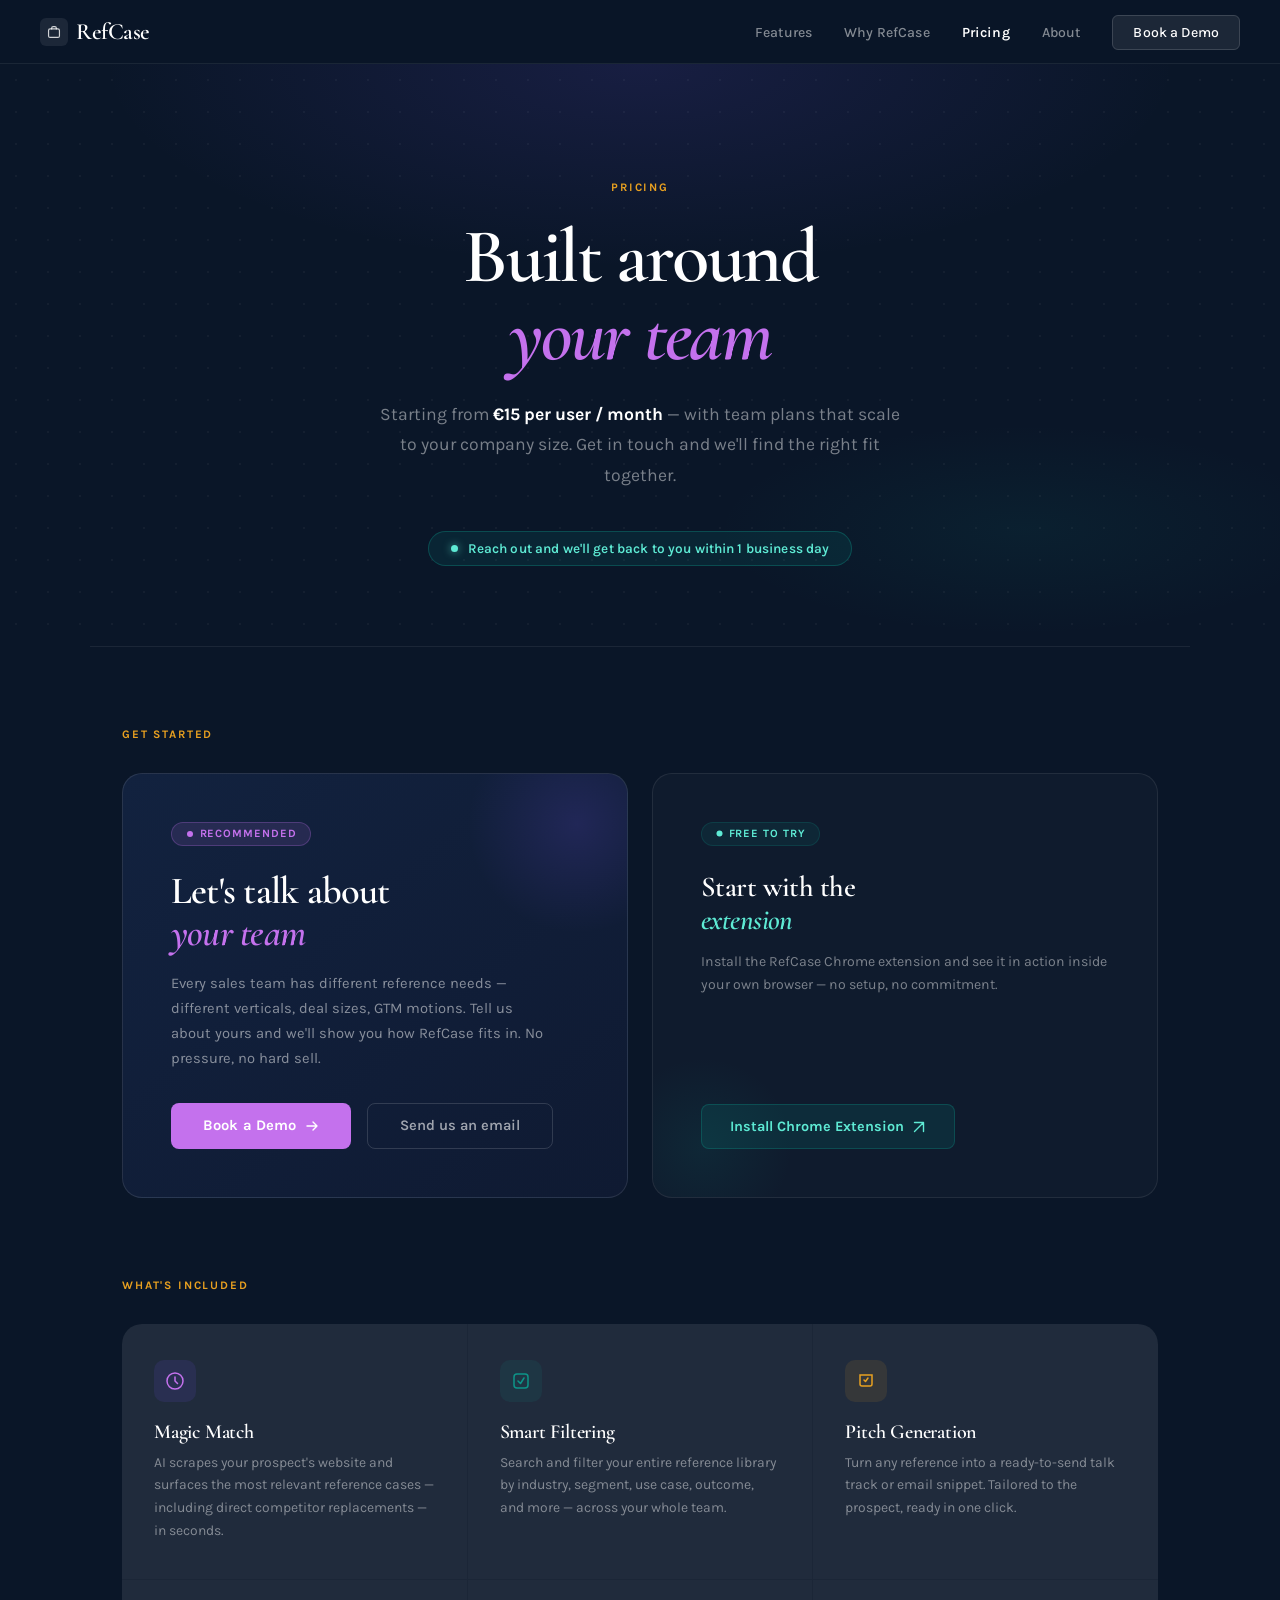
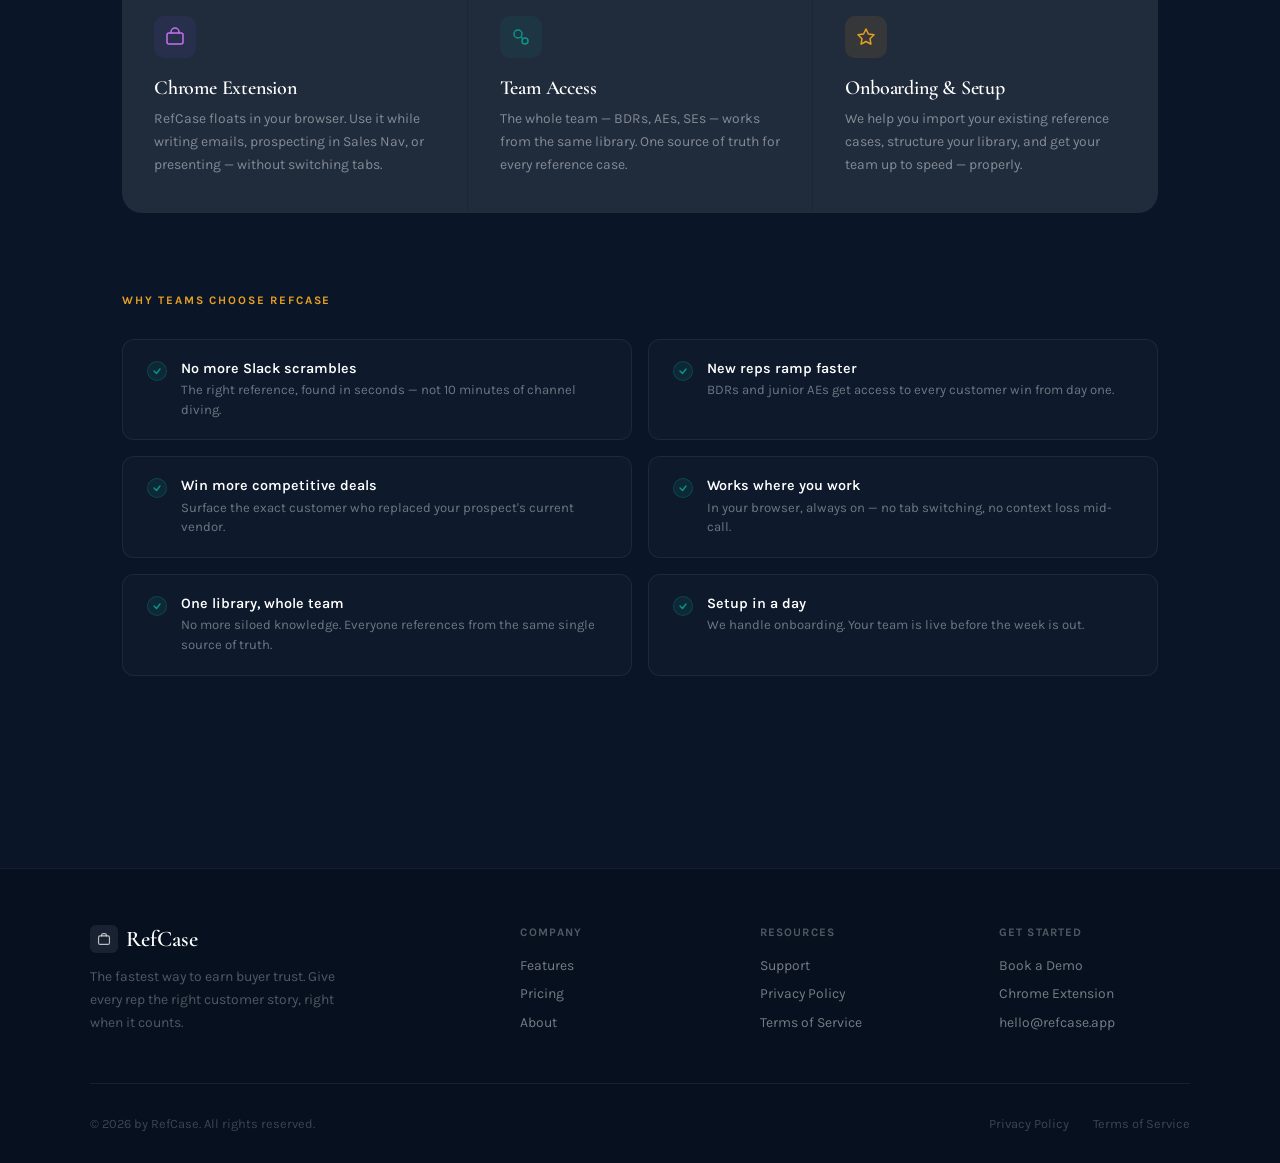
==== pricing.html @ ac7ff8ce "Rename pricing (1).html to pricing.html" ====
<!DOCTYPE html>
<html lang="en">
<head>
  <meta charset="UTF-8" />
  <meta name="viewport" content="width=device-width, initial-scale=1.0" />
  <title>Pricing — RefCase</title>
  <meta name="description" content="RefCase pricing is tailored to your team. Get in touch and we'll find the right setup together." />
  <link rel="icon" href="favicon.ico" />
  <link rel="preconnect" href="https://fonts.googleapis.com" />
  <link rel="preconnect" href="https://fonts.gstatic.com" crossorigin />
  <link href="https://fonts.googleapis.com/css2?family=Cormorant+Garamond:ital,wght@0,300;0,400;0,500;0,600;0,700;1,300;1,400;1,600&family=Karla:wght@300;400;500;600;700&display=swap" rel="stylesheet" />
  <link rel="stylesheet" href="styles.css" />
  <style>
    /* ─── Base ─── */
    *, *::before, *::after { box-sizing: border-box; margin: 0; padding: 0; }
    body {
      background: #0a1628;
      color: rgba(255,255,255,0.7);
      font-family: 'Karla', system-ui, sans-serif;
      -webkit-font-smoothing: antialiased;
      overflow-x: hidden;
    }
    a { color: inherit; text-decoration: none; }
    ul { list-style: none; }

    :root {
      --navy:   #0a1628;
      --navy2:  #0f1e35;
      --amber:  #e8a020;
      --amber2: #f5c55a;
      --teal:   #0d9488;
      --teal2:  #5eead4;
      --violet: #C471ED;
      --violet2:#a855c8;
    }

    @keyframes fadeUp {
      from { opacity: 0; transform: translateY(20px); }
      to   { opacity: 1; transform: translateY(0); }
    }
    @keyframes pulse {
      0%,100% { opacity:1; transform:scale(1); }
      50%      { opacity:0.4; transform:scale(0.7); }
    }

    /* ─── NAV ─── */
    .rc-nav {
      position: sticky; top: 0; z-index: 100;
      display: flex; align-items: center; justify-content: space-between;
      padding: 0 2.5rem; height: 64px;
      background: rgba(10,22,40,0.92);
      backdrop-filter: blur(14px);
      border-bottom: 1px solid rgba(255,255,255,0.07);
      transition: box-shadow 0.3s;
    }
    .rc-logo {
      display: flex; align-items: center; gap: 10px;
      font-family: 'Cormorant Garamond', serif;
      font-size: 1.45rem; font-weight: 600;
      color: white; letter-spacing: -0.02em;
    }
    .rc-logo img { height: 30px; width: auto; display: block; }
    .rc-nav-links {
      display: flex; align-items: center; gap: 2rem;
    }
    .rc-nav-links a {
      color: rgba(255,255,255,0.5);
      font-size: 0.88rem; font-weight: 500;
      transition: color 0.2s;
    }
    .rc-nav-links a:hover { color: white; }
    .rc-nav-cta {
      background: rgba(255,255,255,0.08) !important;
      color: white !important;
      padding: 0.5rem 1.25rem;
      border-radius: 6px;
      border: 1px solid rgba(255,255,255,0.14);
      transition: background 0.2s !important;
    }
    .rc-nav-cta:hover { background: rgba(255,255,255,0.16) !important; }

    /* ─── HERO ─── */
    .pr-hero {
      position: relative;
      padding: 7rem 2rem 5rem;
      text-align: center;
      overflow: hidden;
    }
    .pr-hero-glow {
      position: absolute; inset: 0; pointer-events: none;
      background:
        radial-gradient(ellipse 60% 50% at 50% 0%, rgba(107,79,224,0.14) 0%, transparent 70%),
        radial-gradient(ellipse 40% 30% at 80% 80%, rgba(13,148,136,0.08) 0%, transparent 60%);
    }
    .pr-hero-dots {
      position: absolute; inset: 0; pointer-events: none;
      background-image: radial-gradient(circle, rgba(255,255,255,0.04) 1px, transparent 1px);
      background-size: 32px 32px;
    }
    .pr-eyebrow {
      display: inline-block;
      font-size: 0.72rem; font-weight: 700;
      letter-spacing: 0.16em; text-transform: uppercase;
      color: var(--amber);
      margin-bottom: 1.5rem;
      position: relative;
    }
    .pr-hero h1 {
      font-family: 'Cormorant Garamond', serif;
      font-size: clamp(3.2rem, 6vw, 6rem);
      font-weight: 600; letter-spacing: -0.03em; line-height: 1.02;
      color: white;
      margin-bottom: 1.5rem;
      position: relative;
      animation: fadeUp 0.7s ease both;
    }
    .pr-hero h1 em { font-style: italic; color: var(--violet); }
    .pr-hero-sub {
      font-size: 1.1rem; line-height: 1.75;
      color: rgba(255,255,255,0.45);
      max-width: 520px; margin: 0 auto 2.5rem;
      position: relative;
      animation: fadeUp 0.7s 0.1s ease both;
    }
    .pr-hero-badge {
      display: inline-flex; align-items: center; gap: 10px;
      background: rgba(13,148,136,0.12);
      border: 1px solid rgba(13,148,136,0.35);
      border-radius: 100px;
      padding: 0.55rem 1.35rem;
      font-size: 0.85rem; font-weight: 600; color: #5eead4;
      position: relative;
      animation: fadeUp 0.7s 0.2s ease both;
      letter-spacing: 0.01em;
    }
    .pr-hero-badge-dot {
      width: 7px; height: 7px; border-radius: 50%;
      background: var(--teal2);
      box-shadow: 0 0 8px rgba(94,234,212,0.7);
      animation: pulse 2.5s ease-in-out infinite;
      flex-shrink: 0;
    }

    /* ─── DIVIDER ─── */
    .pr-divider {
      width: 100%; height: 1px;
      background: rgba(255,255,255,0.07);
      max-width: 1100px; margin: 0 auto;
    }

    /* ─── BODY WRAP ─── */
    .pr-body { max-width: 1100px; margin: 0 auto; padding: 5rem 2rem 7rem; }

    /* ─── WHAT YOU GET ─── */
    .pr-section-label {
      display: block;
      font-size: 0.72rem; font-weight: 700;
      letter-spacing: 0.16em; text-transform: uppercase;
      color: var(--amber);
      margin-bottom: 2rem;
    }

    .pr-includes-grid {
      display: grid;
      grid-template-columns: 1fr 1fr 1fr;
      gap: 1px;
      background: rgba(255,255,255,0.07);
      border-radius: 20px;
      overflow: hidden;
      margin-bottom: 5rem;
    }
    .pr-include-card {
      background: rgba(255,255,255,0.025);
      padding: 2.25rem 2rem;
      transition: background 0.2s;
      opacity: 0; transform: translateY(16px);
      transition: opacity 0.5s ease, transform 0.5s ease, background 0.2s;
    }
    .pr-include-card.visible { opacity: 1; transform: none; }
    .pr-include-card:hover { background: rgba(255,255,255,0.05); }
    .pr-include-card:first-child { border-radius: 20px 0 0 0; }
    .pr-include-card:nth-child(3) { border-radius: 0 20px 0 0; }
    .pr-include-card:nth-child(4) { border-radius: 0 0 0 20px; }
    .pr-include-card:last-child { border-radius: 0 0 20px 0; }

    .pr-include-icon {
      width: 42px; height: 42px; border-radius: 10px;
      display: flex; align-items: center; justify-content: center;
      margin-bottom: 1.1rem;
    }
    .pr-include-card h3 {
      font-family: 'Cormorant Garamond', serif;
      font-size: 1.25rem; font-weight: 600;
      color: white; letter-spacing: -0.01em;
      margin-bottom: 0.5rem;
    }
    .pr-include-card p {
      font-size: 0.87rem; color: rgba(255,255,255,0.45); line-height: 1.65;
    }

    /* ─── CTA BLOCK ─── */
    .pr-cta-wrap {
      display: grid;
      grid-template-columns: 1fr 1fr;
      gap: 1.5rem;
      margin-bottom: 5rem;
    }

    /* Main CTA */
    .pr-cta-main {
      background: linear-gradient(140deg, #12223f 0%, #0f1a32 100%);
      border: 1px solid rgba(255,255,255,0.1);
      border-radius: 20px;
      padding: 3rem;
      position: relative;
      overflow: hidden;
      opacity: 0; transform: translateY(16px);
      transition: opacity 0.5s ease, transform 0.5s ease;
    }
    .pr-cta-main.visible { opacity: 1; transform: none; }
    .pr-cta-main::before {
      content: '';
      position: absolute; top: -60px; right: -60px;
      width: 220px; height: 220px;
      background: radial-gradient(circle, rgba(107,79,224,0.18) 0%, transparent 70%);
      pointer-events: none;
    }
    .pr-cta-main-tag {
      display: inline-flex; align-items: center; gap: 6px;
      background: rgba(196,113,237,0.12);
      border: 1px solid rgba(196,113,237,0.25);
      border-radius: 100px;
      padding: 0.3rem 0.85rem;
      font-size: 0.7rem; font-weight: 700;
      letter-spacing: 0.08em; text-transform: uppercase;
      color: var(--violet);
      margin-bottom: 1.5rem;
    }
    .pr-cta-main h2 {
      font-family: 'Cormorant Garamond', serif;
      font-size: 2.4rem; font-weight: 600;
      color: white; letter-spacing: -0.02em; line-height: 1.1;
      margin-bottom: 1rem;
    }
    .pr-cta-main h2 em { font-style: italic; color: var(--violet); }
    .pr-cta-main p {
      font-size: 0.92rem; color: rgba(255,255,255,0.5);
      line-height: 1.7; margin-bottom: 2rem; max-width: 380px;
    }
    .pr-btn-primary {
      display: inline-flex; align-items: center; gap: 0.5rem;
      background: var(--violet); color: white;
      padding: 0.85rem 2rem; border-radius: 8px;
      font-family: 'Karla', sans-serif;
      font-size: 0.92rem; font-weight: 700;
      letter-spacing: 0.01em;
      transition: background 0.2s, transform 0.15s, box-shadow 0.2s;
    }
    .pr-btn-primary:hover {
      background: #b060d8;
      transform: translateY(-2px);
      box-shadow: 0 8px 24px rgba(196,113,237,0.35);
    }
    .pr-btn-secondary {
      display: inline-flex; align-items: center; gap: 0.5rem;
      background: transparent; color: rgba(255,255,255,0.6);
      padding: 0.85rem 2rem; border-radius: 8px;
      font-family: 'Karla', sans-serif;
      font-size: 0.92rem; font-weight: 600;
      border: 1.5px solid rgba(255,255,255,0.14);
      transition: border-color 0.2s, color 0.2s;
    }
    .pr-btn-secondary:hover { border-color: rgba(255,255,255,0.4); color: white; }

    /* Chrome extension card */
    .pr-cta-ext {
      background: rgba(255,255,255,0.025);
      border: 1px solid rgba(255,255,255,0.08);
      border-radius: 20px;
      padding: 3rem;
      display: flex; flex-direction: column; justify-content: space-between;
      position: relative; overflow: hidden;
      opacity: 0; transform: translateY(16px);
      transition: opacity 0.5s 0.1s ease, transform 0.5s 0.1s ease;
    }
    .pr-cta-ext.visible { opacity: 1; transform: none; }
    .pr-cta-ext::before {
      content: '';
      position: absolute; bottom: -40px; left: -40px;
      width: 180px; height: 180px;
      background: radial-gradient(circle, rgba(13,148,136,0.1) 0%, transparent 70%);
      pointer-events: none;
    }
    .pr-cta-ext-tag {
      display: inline-flex; align-items: center; gap: 6px;
      background: rgba(13,148,136,0.1);
      border: 1px solid rgba(13,148,136,0.2);
      border-radius: 100px;
      padding: 0.3rem 0.85rem;
      font-size: 0.7rem; font-weight: 700;
      letter-spacing: 0.08em; text-transform: uppercase;
      color: var(--teal2);
      margin-bottom: 1.5rem;
      width: fit-content;
    }
    .pr-cta-ext h3 {
      font-family: 'Cormorant Garamond', serif;
      font-size: 1.8rem; font-weight: 600;
      color: white; letter-spacing: -0.02em; line-height: 1.15;
      margin-bottom: 0.85rem;
    }
    .pr-cta-ext h3 em { font-style: italic; color: var(--teal2); }
    .pr-cta-ext p {
      font-size: 0.88rem; color: rgba(255,255,255,0.45);
      line-height: 1.65; margin-bottom: 2rem;
    }
    .pr-btn-teal {
      display: inline-flex; align-items: center; gap: 0.5rem;
      background: rgba(13,148,136,0.15);
      border: 1px solid rgba(13,148,136,0.3);
      color: var(--teal2);
      padding: 0.8rem 1.75rem; border-radius: 8px;
      font-family: 'Karla', sans-serif;
      font-size: 0.9rem; font-weight: 700;
      transition: background 0.2s, border-color 0.2s, transform 0.15s;
      width: fit-content;
    }
    .pr-btn-teal:hover {
      background: rgba(13,148,136,0.25);
      border-color: rgba(13,148,136,0.5);
      transform: translateY(-2px);
    }

    /* ─── WHAT'S INCLUDED LIST ─── */
    .pr-included-row {
      display: grid;
      grid-template-columns: 1fr 1fr;
      gap: 1rem;
      margin-bottom: 5rem;
    }
    .pr-included-item {
      display: flex; align-items: flex-start; gap: 0.85rem;
      padding: 1.25rem 1.5rem;
      background: rgba(255,255,255,0.02);
      border: 1px solid rgba(255,255,255,0.06);
      border-radius: 12px;
      transition: border-color 0.2s;
      opacity: 0; transform: translateY(12px);
      transition: opacity 0.45s ease, transform 0.45s ease, border-color 0.2s;
    }
    .pr-included-item.visible { opacity: 1; transform: none; }
    .pr-included-item:hover { border-color: rgba(255,255,255,0.12); }
    .pr-check {
      width: 20px; height: 20px; border-radius: 50%;
      background: rgba(13,148,136,0.12);
      border: 1px solid rgba(13,148,136,0.25);
      display: flex; align-items: center; justify-content: center;
      flex-shrink: 0; margin-top: 1px;
    }
    .pr-included-item-text h4 {
      font-size: 0.9rem; font-weight: 600; color: white; margin-bottom: 0.2rem;
    }
    .pr-included-item-text p {
      font-size: 0.82rem; color: rgba(255,255,255,0.4); line-height: 1.5;
    }

    /* ─── BOTTOM QUOTE ─── */
    .pr-quote {
      text-align: center;
      padding: 4rem 2rem;
      border-top: 1px solid rgba(255,255,255,0.06);
      opacity: 0; transform: translateY(16px);
      transition: opacity 0.6s ease, transform 0.6s ease;
    }
    .pr-quote.visible { opacity: 1; transform: none; }
    .pr-quote-mark {
      font-family: 'Cormorant Garamond', serif;
      font-size: 5rem; line-height: 0.4;
      color: var(--violet); opacity: 0.3;
      display: block; margin-bottom: 1.5rem;
    }
    .pr-quote blockquote {
      font-family: 'Cormorant Garamond', serif;
      font-size: clamp(1.6rem, 3vw, 2.4rem);
      font-weight: 500; font-style: italic;
      color: rgba(255,255,255,0.7);
      max-width: 680px; margin: 0 auto 1.5rem;
      line-height: 1.4; letter-spacing: -0.01em;
    }
    .pr-quote-attr {
      font-size: 0.82rem; color: rgba(255,255,255,0.3);
    }

    /* ─── FOOTER ─── */
    .rc-footer {
      background: #06101f;
      padding: 3.5rem 2.5rem 2rem;
      border-top: 1px solid rgba(255,255,255,0.06);
    }
    .rc-footer-top {
      display: grid; grid-template-columns: 2fr 1fr 1fr 1fr;
      gap: 3rem; padding-bottom: 3rem;
      border-bottom: 1px solid rgba(255,255,255,0.07);
      margin-bottom: 2rem; max-width: 1100px; margin-left: auto; margin-right: auto;
    }
    .rc-footer-brand p {
      font-size: 0.87rem; color: rgba(255,255,255,0.3);
      line-height: 1.65; margin-top: 0.85rem; max-width: 260px;
    }
    .rc-footer-logo {
      font-family: 'Cormorant Garamond', serif;
      font-size: 1.4rem; font-weight: 600; color: white;
      display: flex; align-items: center; gap: 8px;
    }
    .rc-footer-logo img { height: 26px; width: auto; }
    .rc-footer-logo-icon {
      width: 28px; height: 28px; background: rgba(255,255,255,0.08);
      border-radius: 6px; display: flex; align-items: center; justify-content: center;
    }
    .rc-footer-col h4 {
      font-size: 0.72rem; font-weight: 700;
      letter-spacing: 0.1em; text-transform: uppercase;
      color: rgba(255,255,255,0.3); margin-bottom: 1rem;
    }
    .rc-footer-col ul { display: flex; flex-direction: column; gap: 0.6rem; }
    .rc-footer-col a { font-size: 0.87rem; color: rgba(255,255,255,0.45); transition: color 0.2s; }
    .rc-footer-col a:hover { color: rgba(255,255,255,0.85); }
    .rc-footer-bottom {
      display: flex; align-items: center; justify-content: space-between;
      max-width: 1100px; margin: 0 auto;
    }
    .rc-footer-copy { font-size: 0.8rem; color: rgba(255,255,255,0.22); }
    .rc-footer-legal { display: flex; gap: 1.5rem; }
    .rc-footer-legal a { font-size: 0.8rem; color: rgba(255,255,255,0.22); transition: color 0.2s; }
    .rc-footer-legal a:hover { color: rgba(255,255,255,0.5); }

    /* ─── RESPONSIVE ─── */
    @media (max-width: 900px) {
      .pr-includes-grid { grid-template-columns: 1fr 1fr; }
      .pr-include-card:nth-child(3) { border-radius: 0; }
      .pr-cta-wrap { grid-template-columns: 1fr; }
      .pr-included-row { grid-template-columns: 1fr; }
      .rc-footer-top { grid-template-columns: 1fr 1fr; gap: 2rem; }
      .rc-footer-bottom { flex-direction: column; gap: 0.75rem; text-align: center; }
    }
    @media (max-width: 600px) {
      .pr-includes-grid { grid-template-columns: 1fr; }
      .pr-include-card:nth-child(n) { border-radius: 0; }
      .pr-include-card:first-child { border-radius: 20px 20px 0 0; }
      .pr-include-card:last-child  { border-radius: 0 0 20px 20px; }
      .rc-nav-links li:not(:last-child) { display: none; }
      .rc-footer-top { grid-template-columns: 1fr; }
    }
  </style>
</head>
<body>

  <!-- NAV -->
  <nav class="rc-nav" id="nav">
    <a href="https://refcase.io/" class="rc-logo">
      <img src="https://refcase.io/refcase_logo.png" alt="RefCase"
           onerror="this.style.display='none';this.nextElementSibling.style.display='flex'"/>
      <span style="display:none;align-items:center;gap:8px;font-family:'Cormorant Garamond',serif;font-size:1.45rem;font-weight:600;color:white">
        <span class="rc-footer-logo-icon">
          <svg width="14" height="14" viewBox="0 0 18 18" fill="none">
            <rect x="2" y="5" width="14" height="11" rx="2" stroke="white" stroke-width="1.5" fill="none" stroke-opacity="0.8"/>
            <path d="M6 5V4C6 2.9 6.9 2 8 2H10C11.1 2 12 2.9 12 4V5" stroke="white" stroke-width="1.5" fill="none" stroke-linecap="round" stroke-opacity="0.8"/>
          </svg>
        </span>
        RefCase
      </span>
    </a>
    <ul class="rc-nav-links">
      <li><a href="https://refcase.io/#how-it-works">Features</a></li>
      <li><a href="https://refcase.io/#problems">Why RefCase</a></li>
      <li><a href="https://refcase.io/pricing.html" style="color:white;font-weight:600">Pricing</a></li>
      <li><a href="https://refcase.io/about.html">About</a></li>
      <li><a href="https://www.refcase.io/contact-8" class="rc-nav-cta">Book a Demo</a></li>
    </ul>
  </nav>

  <!-- HERO -->
  <section class="pr-hero">
    <div class="pr-hero-glow"></div>
    <div class="pr-hero-dots"></div>
    <span class="pr-eyebrow">Pricing</span>
    <h1>Built around<br><em>your team</em></h1>
    <p class="pr-hero-sub">Starting from <strong style="color:white;font-weight:700">€15 per user / month</strong> — with team plans that scale to your company size. Get in touch and we'll find the right fit together.</p>
    <div class="pr-hero-badge">
      <div class="pr-hero-badge-dot"></div>
      Reach out and we'll get back to you within 1 business day
    </div>
  </section>

  <div class="pr-divider"></div>

  <div class="pr-body">

    <!-- CTA CARDS -->
    <span class="pr-section-label">Get started</span>
    <div class="pr-cta-wrap">

      <!-- Main: book a demo -->
      <div class="pr-cta-main" id="cta-main">
        <div class="pr-cta-main-tag">
          <svg width="8" height="8" viewBox="0 0 8 8" fill="none">
            <circle cx="4" cy="4" r="3" fill="#C471ED"/>
          </svg>
          Recommended
        </div>
        <h2>Let's talk about<br><em>your team</em></h2>
        <p>Every sales team has different reference needs — different verticals, deal sizes, GTM motions. Tell us about yours and we'll show you how RefCase fits in. No pressure, no hard sell.</p>
        <div style="display:flex;gap:1rem;flex-wrap:wrap">
          <a href="https://www.refcase.io/contact-8" class="pr-btn-primary">
            Book a Demo
            <svg width="14" height="14" viewBox="0 0 14 14" fill="none">
              <path d="M2 7h10M8 3l4 4-4 4" stroke="white" stroke-width="1.4" stroke-linecap="round" stroke-linejoin="round"/>
            </svg>
          </a>
          <a href="mailto:hello@refcase.app" class="pr-btn-secondary">Send us an email</a>
        </div>
      </div>

      <!-- Secondary: chrome extension -->
      <div class="pr-cta-ext" id="cta-ext">
        <div>
          <div class="pr-cta-ext-tag">
            <svg width="7" height="7" viewBox="0 0 7 7" fill="none">
              <circle cx="3.5" cy="3.5" r="3" fill="#5eead4"/>
            </svg>
            Free to try
          </div>
          <h3>Start with the<br><em>extension</em></h3>
          <p>Install the RefCase Chrome extension and see it in action inside your own browser — no setup, no commitment.</p>
        </div>
        <a href="https://chromewebstore.google.com/detail/refcase/ggefjeapiijanpcfjkcicklagkjidnmf" class="pr-btn-teal" target="_blank">
          Install Chrome Extension
          <svg width="14" height="14" viewBox="0 0 14 14" fill="none">
            <path d="M2.5 11.5l9-9M11.5 11.5V2.5H2.5" stroke="currentColor" stroke-width="1.4" stroke-linecap="round" stroke-linejoin="round"/>
          </svg>
        </a>
      </div>

    </div>

    <!-- WHAT'S INCLUDED -->
    <span class="pr-section-label">What's included</span>
    <div class="pr-includes-grid">

      <div class="pr-include-card">
        <div class="pr-include-icon" style="background:rgba(107,79,224,0.12)">
          <svg width="20" height="20" viewBox="0 0 20 20" fill="none">
            <circle cx="10" cy="10" r="8" stroke="#C471ED" stroke-width="1.5" fill="none"/>
            <path d="M10 6v4l2.5 2.5" stroke="#C471ED" stroke-width="1.5" stroke-linecap="round"/>
          </svg>
        </div>
        <h3>Magic Match</h3>
        <p>AI scrapes your prospect's website and surfaces the most relevant reference cases — including direct competitor replacements — in seconds.</p>
      </div>

      <div class="pr-include-card">
        <div class="pr-include-icon" style="background:rgba(13,148,136,0.1)">
          <svg width="20" height="20" viewBox="0 0 20 20" fill="none">
            <rect x="3" y="3" width="14" height="14" rx="3" stroke="#0d9488" stroke-width="1.5" fill="none"/>
            <path d="M7 10l2.5 2.5L13 7" stroke="#0d9488" stroke-width="1.5" stroke-linecap="round" stroke-linejoin="round"/>
          </svg>
        </div>
        <h3>Smart Filtering</h3>
        <p>Search and filter your entire reference library by industry, segment, use case, outcome, and more — across your whole team.</p>
      </div>

      <div class="pr-include-card">
        <div class="pr-include-icon" style="background:rgba(232,160,32,0.1)">
          <svg width="20" height="20" viewBox="0 0 20 20" fill="none">
            <path d="M4 4h12v9a2 2 0 0 1-2 2H6a2 2 0 0 1-2-2V4z" stroke="#e8a020" stroke-width="1.5" fill="none"/>
            <path d="M8 9l1.5 1.5L12 7" stroke="#e8a020" stroke-width="1.5" stroke-linecap="round" stroke-linejoin="round"/>
          </svg>
        </div>
        <h3>Pitch Generation</h3>
        <p>Turn any reference into a ready-to-send talk track or email snippet. Tailored to the prospect, ready in one click.</p>
      </div>

      <div class="pr-include-card">
        <div class="pr-include-icon" style="background:rgba(107,79,224,0.1)">
          <svg width="20" height="20" viewBox="0 0 20 20" fill="none">
            <rect x="2" y="6" width="16" height="11" rx="2" stroke="#C471ED" stroke-width="1.5" fill="none"/>
            <path d="M6 6V5a4 4 0 0 1 8 0v1" stroke="#C471ED" stroke-width="1.5" stroke-linecap="round" fill="none"/>
          </svg>
        </div>
        <h3>Chrome Extension</h3>
        <p>RefCase floats in your browser. Use it while writing emails, prospecting in Sales Nav, or presenting — without switching tabs.</p>
      </div>

      <div class="pr-include-card">
        <div class="pr-include-icon" style="background:rgba(13,148,136,0.1)">
          <svg width="20" height="20" viewBox="0 0 20 20" fill="none">
            <circle cx="7" cy="7" r="4" stroke="#0d9488" stroke-width="1.5" fill="none"/>
            <circle cx="14" cy="14" r="3" stroke="#0d9488" stroke-width="1.5" fill="none"/>
            <path d="M10.5 10.5l1 1" stroke="#0d9488" stroke-width="1.5" stroke-linecap="round"/>
          </svg>
        </div>
        <h3>Team Access</h3>
        <p>The whole team — BDRs, AEs, SEs — works from the same library. One source of truth for every reference case.</p>
      </div>

      <div class="pr-include-card">
        <div class="pr-include-icon" style="background:rgba(232,160,32,0.1)">
          <svg width="20" height="20" viewBox="0 0 20 20" fill="none">
            <path d="M10 2l2.4 5 5.6.8-4 3.9.9 5.5L10 14.5l-4.9 2.7.9-5.5L2 7.8l5.6-.8L10 2z" stroke="#e8a020" stroke-width="1.5" stroke-linejoin="round" fill="none"/>
          </svg>
        </div>
        <h3>Onboarding &amp; Setup</h3>
        <p>We help you import your existing reference cases, structure your library, and get your team up to speed — properly.</p>
      </div>

    </div>

    <!-- WHAT'S IN IT FOR YOU -->
    <span class="pr-section-label">Why teams choose RefCase</span>
    <div class="pr-included-row">
      <div class="pr-included-item">
        <div class="pr-check">
          <svg width="10" height="10" viewBox="0 0 10 10" fill="none">
            <path d="M2 5l2.5 2.5L8 3" stroke="#0d9488" stroke-width="1.4" stroke-linecap="round" stroke-linejoin="round"/>
          </svg>
        </div>
        <div class="pr-included-item-text">
          <h4>No more Slack scrambles</h4>
          <p>The right reference, found in seconds — not 10 minutes of channel diving.</p>
        </div>
      </div>
      <div class="pr-included-item">
        <div class="pr-check">
          <svg width="10" height="10" viewBox="0 0 10 10" fill="none">
            <path d="M2 5l2.5 2.5L8 3" stroke="#0d9488" stroke-width="1.4" stroke-linecap="round" stroke-linejoin="round"/>
          </svg>
        </div>
        <div class="pr-included-item-text">
          <h4>New reps ramp faster</h4>
          <p>BDRs and junior AEs get access to every customer win from day one.</p>
        </div>
      </div>
      <div class="pr-included-item">
        <div class="pr-check">
          <svg width="10" height="10" viewBox="0 0 10 10" fill="none">
            <path d="M2 5l2.5 2.5L8 3" stroke="#0d9488" stroke-width="1.4" stroke-linecap="round" stroke-linejoin="round"/>
          </svg>
        </div>
        <div class="pr-included-item-text">
          <h4>Win more competitive deals</h4>
          <p>Surface the exact customer who replaced your prospect's current vendor.</p>
        </div>
      </div>
      <div class="pr-included-item">
        <div class="pr-check">
          <svg width="10" height="10" viewBox="0 0 10 10" fill="none">
            <path d="M2 5l2.5 2.5L8 3" stroke="#0d9488" stroke-width="1.4" stroke-linecap="round" stroke-linejoin="round"/>
          </svg>
        </div>
        <div class="pr-included-item-text">
          <h4>Works where you work</h4>
          <p>In your browser, always on — no tab switching, no context loss mid-call.</p>
        </div>
      </div>
      <div class="pr-included-item">
        <div class="pr-check">
          <svg width="10" height="10" viewBox="0 0 10 10" fill="none">
            <path d="M2 5l2.5 2.5L8 3" stroke="#0d9488" stroke-width="1.4" stroke-linecap="round" stroke-linejoin="round"/>
          </svg>
        </div>
        <div class="pr-included-item-text">
          <h4>One library, whole team</h4>
          <p>No more siloed knowledge. Everyone references from the same single source of truth.</p>
        </div>
      </div>
      <div class="pr-included-item">
        <div class="pr-check">
          <svg width="10" height="10" viewBox="0 0 10 10" fill="none">
            <path d="M2 5l2.5 2.5L8 3" stroke="#0d9488" stroke-width="1.4" stroke-linecap="round" stroke-linejoin="round"/>
          </svg>
        </div>
        <div class="pr-included-item-text">
          <h4>Setup in a day</h4>
          <p>We handle onboarding. Your team is live before the week is out.</p>
        </div>
      </div>
    </div>

  </div>

  <!-- FOOTER -->
  <footer class="rc-footer">
    <div class="rc-footer-top">
      <div class="rc-footer-brand">
        <div class="rc-footer-logo">
          <img src="https://refcase.io/refcase_logo.png" alt="RefCase"
               onerror="this.style.display='none';this.nextElementSibling.style.display='flex'"/>
          <span style="display:none;align-items:center;gap:8px">
            <span class="rc-footer-logo-icon">
              <svg width="14" height="14" viewBox="0 0 18 18" fill="none">
                <rect x="2" y="5" width="14" height="11" rx="2" stroke="white" stroke-width="1.5" fill="none" stroke-opacity="0.7"/>
                <path d="M6 5V4C6 2.9 6.9 2 8 2H10C11.1 2 12 2.9 12 4V5" stroke="white" stroke-width="1.5" fill="none" stroke-linecap="round" stroke-opacity="0.7"/>
              </svg>
            </span>
            RefCase
          </span>
        </div>
        <p>The fastest way to earn buyer trust. Give every rep the right customer story, right when it counts.</p>
      </div>
      <div class="rc-footer-col">
        <h4>Company</h4>
        <ul>
          <li><a href="https://refcase.io">Features</a></li>
          <li><a href="https://refcase.io/pricing.html">Pricing</a></li>
          <li><a href="https://refcase.io/about.html">About</a></li>
        </ul>
      </div>
      <div class="rc-footer-col">
        <h4>Resources</h4>
        <ul>
          <li><a href="https://refcase.io/support.html">Support</a></li>
          <li><a href="https://refcase.io/privacy.html">Privacy Policy</a></li>
          <li><a href="https://www.refcase.io/copy-of-privacy-policy">Terms of Service</a></li>
        </ul>
      </div>
      <div class="rc-footer-col">
        <h4>Get Started</h4>
        <ul>
          <li><a href="https://www.refcase.io/contact-8">Book a Demo</a></li>
          <li><a href="https://chromewebstore.google.com/detail/refcase/ggefjeapiijanpcfjkcicklagkjidnmf">Chrome Extension</a></li>
          <li><a href="mailto:hello@refcase.app">hello@refcase.app</a></li>
        </ul>
      </div>
    </div>
    <div class="rc-footer-bottom">
      <div class="rc-footer-copy">© 2026 by RefCase. All rights reserved.</div>
      <div class="rc-footer-legal">
        <a href="https://refcase.io/privacy.html">Privacy Policy</a>
        <a href="https://www.refcase.io/copy-of-privacy-policy">Terms of Service</a>
      </div>
    </div>
  </footer>

  <script>
    // Nav shadow on scroll
    const nav = document.getElementById('nav');
    window.addEventListener('scroll', () => {
      nav.style.boxShadow = window.scrollY > 20 ? '0 2px 32px rgba(0,0,0,0.4)' : 'none';
    }, { passive: true });

    // Scroll fade-in
    const fadeEls = document.querySelectorAll(
      '.pr-include-card, .pr-included-item, .pr-cta-main, .pr-cta-ext, .pr-quote'
    );
    const obs = new IntersectionObserver((entries) => {
      entries.forEach((e, i) => {
        if (e.isIntersecting) {
          setTimeout(() => e.target.classList.add('visible'), i * 65);
          obs.unobserve(e.target);
        }
      });
    }, { threshold: 0.1 });
    fadeEls.forEach(el => obs.observe(el));
  </script>
</body>
</html>
---- styles.css ----
/* =========================================================
   RefCase â€” styles.css
   GitHub Pages ready Â· no build tools required
   ========================================================= */

/* --- Reset & Base --- */
*, *::before, *::after { box-sizing: border-box; margin: 0; padding: 0; }
html { -webkit-text-size-adjust: 100%; scroll-behavior: smooth; }
body {
  -webkit-font-smoothing: antialiased;
  font-family: 'Karla', system-ui, sans-serif;
  background: var(--cream);
  color: var(--text-body);
  overflow-x: hidden;
}
img, svg, video { display: block; max-width: 100%; }
a { color: inherit; text-decoration: inherit; }
ul, ol { list-style: none; }
button { font: inherit; cursor: pointer; border: none; background: none; }

/* --- Design Tokens --- */
:root {
  --navy:        #0a1628;
  --navy-mid:    #142240;
  --navy-light:  #1e3a5f;
  --amber:       #e8a020;
  --amber-light: #f5c55a;
  --teal:        #c877e1;
  --cream:       #faf7f2;
  --cream-dark:  #f0ebe1;
  --slate:       #647491;
  --slate-light: #9aaabb;
  --white:       #ffffff;
  --text-dark:   #0a1628;
  --text-body:   #334155;
}

/* --- Animations --- */
@keyframes fadeSlideUp {
  from { opacity: 0; transform: translateY(20px); }
  to   { opacity: 1; transform: translateY(0); }
}
@keyframes pulse {
  0%, 100% { opacity: 1; transform: scale(1); }
  50%       { opacity: 0.5; transform: scale(0.8); }
}

/* =========================================================
   NAV
   ========================================================= */
.rc-nav {
  position: sticky;
  top: 0;
  z-index: 100;
  background: rgba(250,247,242,0.92);
  backdrop-filter: blur(12px);
  border-bottom: 1px solid rgba(10,22,40,0.08);
  padding:  16px 40px;
  display: flex;
  align-items: center;
  justify-content: space-between;
  height: 64px;
}
.rc-logo {
  display: flex;
  align-items: center;
  gap: 10px;
  font-family: 'Cormorant Garamond', serif;
  font-size: 1.5rem;
  font-weight: 600;
  color: var(--navy);
  letter-spacing: -0.02em;
}
.rc-logo-img {
  height: 32px; /* adjust as needed */
  width: auto;
  display: block;
}
.rc-nav-links {
  display: flex;
  align-items: center;
  gap: 2rem;
}
.rc-nav-links a {
  color: var(--slate);
  font-size: 0.9rem;
  font-weight: 500;
  letter-spacing: 0.01em;
  transition: color 0.2s;
}
.rc-nav-links a:hover { color: var(--navy); }
.rc-nav-cta {
  background: var(--navy) !important;
  color: var(--cream) !important;
  padding: 0.5rem 1.25rem;
  border-radius: 6px;
  transition: background 0.2s, transform 0.15s !important;
}
.rc-nav-cta:hover {
  background: var(--navy-light) !important;
  transform: translateY(-1px);
}

/* =========================================================
   HERO
   ========================================================= */
.rc-hero {
  min-height: 90vh;
  display: grid;
  grid-template-columns: 1fr 1fr;
  position: relative;
  overflow: hidden;
  align-items: center;
}
.rc-hero-left {
  padding: 5rem 3rem 5rem 4rem;
  display: flex;
  flex-direction: column;
  justify-content: center;
  position: relative;
  z-index: 2;
}
.rc-hero-tag {
  display: inline-flex;
  align-items: center;
  gap: 8px;
  background: rgba(232,160,32,0.12);
  border: 1px solid rgba(232,160,32,0.3);
  color: #a06b00;
  font-size: 0.78rem;
  font-weight: 600;
  letter-spacing: 0.1em;
  text-transform: uppercase;
  padding: 0.35rem 0.9rem;
  border-radius: 100px;
  margin-bottom: 1.75rem;
  width: fit-content;
  animation: fadeSlideUp 0.6s ease both;
}
.rc-hero-tag-dot {
  width: 6px;
  height: 6px;
  background: var(--amber);
  border-radius: 50%;
  animation: pulse 2s ease-in-out infinite;
}
.rc-hero-h1 {
  font-family: 'Cormorant Garamond', serif;
  font-size: clamp(3rem, 5.5vw, 5.5rem);
  font-weight: 600;
  line-height: 1.05;
  color: var(--navy);
  letter-spacing: -0.03em;
  margin-bottom: 1.5rem;
  animation: fadeSlideUp 0.6s 0.1s ease both;
}
.rc-hero-h1 em { font-style: italic; color: var(--teal); }
.rc-hero-sub {
  font-size: 1.15rem;
  line-height: 1.7;
  color: var(--slate);
  max-width: 460px;
  margin-bottom: 2.5rem;
  animation: fadeSlideUp 0.6s 0.2s ease both;
}
.rc-hero-actions {
  display: flex;
  align-items: center;
  gap: 1rem;
  flex-wrap: wrap;
  animation: fadeSlideUp 0.6s 0.3s ease both;
}
.rc-btn-primary {
  background: var(--navy);
  color: var(--cream);
  padding: 0.85rem 2rem;
  border-radius: 8px;
  font-size: 0.95rem;
  font-weight: 600;
  font-family: 'Karla', sans-serif;
  letter-spacing: 0.01em;
  transition: background 0.2s, transform 0.15s, box-shadow 0.2s;
  display: inline-block;
}
.rc-btn-primary:hover {
  background: var(--navy-light);
  transform: translateY(-2px);
  box-shadow: 0 8px 24px rgba(10,22,40,0.2);
}
.rc-btn-secondary {
  background: transparent;
  color: var(--navy);
  padding: 0.85rem 2rem;
  border-radius: 8px;
  font-size: 0.95rem;
  font-weight: 600;
  font-family: 'Karla', sans-serif;
  border: 1.5px solid rgba(10,22,40,0.2);
  transition: border-color 0.2s, background 0.2s;
  display: inline-flex;
  align-items: center;
  gap: 0.5rem;
}
.rc-btn-secondary:hover {
  border-color: var(--navy);
  background: rgba(10,22,40,0.04);
}
.rc-hero-social-proof {
  margin-top: 3rem;
  display: flex;
  align-items: center;
  gap: 1rem;
  animation: fadeSlideUp 0.6s 0.4s ease both;
}
.rc-avatars { display: flex; }
.rc-avatar {
  width: 32px;
  height: 32px;
  border-radius: 50%;
  border: 2px solid var(--cream);
  margin-left: -8px;
  font-size: 0.7rem;
  font-weight: 700;
  display: flex;
  align-items: center;
  justify-content: center;
  color: white;
}
.rc-avatars .rc-avatar:first-child { margin-left: 0; }
.rc-social-text { font-size: 0.82rem; color: var(--slate); line-height: 1.4; }
.rc-social-text strong { color: var(--navy); font-weight: 600; }

/* Hero Right */
.rc-hero-right {
  display: flex;
  position: relative;
  align-items: center;
  justify-content: center;
  align-self: stretch;        /* ← fills the full grid row */
  min-height: 90vh;           /* ← fallback to match hero height */
  background: radial-gradient(
      circle at 70% 30%,
      rgba(168, 85, 247, 0.25),
      transparent 40%
    ),
    linear-gradient(
      135deg,
      #0b1a3a 0%,
      #1b2a6b 50%,
      #3b1d5a 100%
    );
}
.rc-demo {
  width: 100%;
  max-width: 460px;
  background: rgba(255,255,255,0.06);
  border-radius: 14px;
  padding: 1.25rem;
  position: relative;
  z-index: 2;
}
.rc-hero-bg-dots {
  position: absolute;
  inset: 0;
  background-image: radial-gradient(circle, rgba(255,255,255,0.04) 1px, transparent 1px);
  background-size: 32px 32px;
}
.rc-hero-bg-glow {
  position: absolute;
  width: 400px;
  height: 400px;
  background: radial-gradient(circle, rgba(139,92,246,0.25) 0%, transparent 70%);
  top: -120px;
  right: -120px;
  pointer-events: none;
}
.rc-hero-bg-glow2 {
  position: absolute;
  width: 300px;
  height: 300px;
  background: radial-gradient(circle, rgba(59,130,246,0.2) 0%, transparent 70%);
  bottom: -80px;
  left: -80px;
  pointer-events: none;
}

/* Dashboard Mockup */
.rc-mock-wrap {
  background: linear-gradient(135deg, #0b1a3a 0%, #1b2a6b 50%, #3b1d5a 100%);
  border-radius: 20px;
  padding: 3px;
  max-width: 440px;
  margin: 0 auto;
}
.rc-mock {
  background: #f8f7ff;
  border-radius: 18px;
  overflow: hidden;
  font-family: 'Karla', sans-serif;
}
.rc-mock-nav {
  background: white;
  border-bottom: 0.5px solid #e8e6f0;
  padding: 10px 14px;
  display: flex;
  align-items: center;
  justify-content: space-between;
}
.rc-mock-brand {
  display: flex;
  align-items: center;
  gap: 6px;
  font-size: 13px;
  font-weight: 500;
  color: #1a1040;
}
.rc-mock-brand-icon {
  width: 20px;
  height: 20px;
  background: linear-gradient(135deg, #7c3aed, #a855f7);
  border-radius: 5px;
  display: flex;
  align-items: center;
  justify-content: center;
}
.rc-mock-nav-links {
  display: flex;
  gap: 14px;
  align-items: center;
}
.rc-mock-nav-links span { font-size: 11px; color: #888; }
.rc-mock-nav-links span.active { color: #7c3aed; font-weight: 500; }
.rc-mock-body {
  padding: 14px;
  display: flex;
  flex-direction: column;
  gap: 10px;
}
.rc-mock-search-row { display: flex; gap: 6px; }
.rc-mock-input {
  flex: 1;
  border: 1px solid #e0ddf0;
  border-radius: 8px;
  padding: 7px 10px;
  font-size: 12px;
  color: #aaa;
  background: white;
  display: flex;
  align-items: center;
  gap: 6px;
}
.rc-mock-magic {
  background: linear-gradient(135deg, #6366f1, #a855f7);
  color: white;
  border-radius: 8px;
  padding: 7px 11px;
  font-size: 11px;
  font-weight: 500;
  display: flex;
  align-items: center;
  gap: 5px;
  white-space: nowrap;
}
.rc-mock-clear {
  border: 1px solid #e0ddf0;
  border-radius: 8px;
  padding: 7px 9px;
  font-size: 11px;
  color: #888;
  background: white;
}
.rc-mock-match-bar {
  background: rgba(232,160,32,0.08);
  border: 1px solid rgba(232,160,32,0.25);
  border-radius: 8px;
  padding: 7px 10px;
  display: flex;
  align-items: center;
  gap: 6px;
  font-size: 11px;
  color: #666;
}
.rc-mock-match-dot {
  width: 6px; height: 6px;
  border-radius: 50%;
  background: #e8a020;
  flex-shrink: 0;
}
.rc-mock-match-badge {
  margin-left: auto;
  background: rgba(232,160,32,0.15);
  color: #a06b00;
  font-size: 10px;
  font-weight: 600;
  padding: 2px 7px;
  border-radius: 100px;
  border: 1px solid rgba(232,160,32,0.3);
}
.rc-mock-filters { display: flex; gap: 5px; flex-wrap: wrap; }
.rc-mock-filter {
  font-size: 10px;
  padding: 3px 9px;
  border-radius: 100px;
  border: 1px solid #e0ddf0;
  background: white;
  color: #888;
  display: flex;
  align-items: center;
  gap: 3px;
}
.rc-mock-filter.active {
  background: rgba(124,58,237,0.08);
  border-color: rgba(124,58,237,0.3);
  color: #7c3aed;
}
.rc-mock-section-row { display: flex; justify-content: space-between; align-items: center; }
.rc-mock-section-label {
  font-size: 11px;
  font-weight: 500;
  color: #888;
  text-transform: uppercase;
  letter-spacing: 0.05em;
}
.rc-mock-sort { font-size: 10px; color: #aaa; }
.rc-card {
  background: white;
  border: 1px solid #eeeaf8;
  border-radius: 12px;
  padding: 11px 13px;
  display: flex;
  flex-direction: column;
  gap: 7px;
  transition: border-color 0.15s;
}
.rc-card:hover { border-color: #c4b5fd; }
.rc-card-top { display: flex; align-items: center; gap: 9px; }
.rc-card-logo {
  width: 32px; height: 32px;
  border-radius: 8px;
  display: flex;
  align-items: center;
  justify-content: center;
  font-size: 11px;
  font-weight: 700;
  color: white;
  flex-shrink: 0;
}
.rc-card-info { flex: 1; min-width: 0; }
.rc-card-name { font-size: 13px; font-weight: 500; color: #1a1040; }
.rc-card-sub { font-size: 11px; color: #999; margin-top: 1px; }
.rc-card-heart {
  width: 26px; height: 26px;
  border-radius: 50%;
  border: 1px solid #eeeaf8;
  display: flex;
  align-items: center;
  justify-content: center;
  flex-shrink: 0;
}
.rc-card-tags { display: flex; gap: 5px; flex-wrap: wrap; }
.rc-tag {
  font-size: 10px;
  padding: 2px 8px;
  border-radius: 100px;
  font-weight: 500;
}
.rc-tag.green { background: rgba(16,185,129,0.1); color: #065f46; border: 1px solid rgba(16,185,129,0.2); }
.rc-tag.pink  { background: rgba(236,72,153,0.1);  color: #9d174d; border: 1px solid rgba(236,72,153,0.2); }
.rc-tag.blue  { background: rgba(59,130,246,0.1);  color: #1e40af; border: 1px solid rgba(59,130,246,0.2); }
.rc-card-footer {
  display: flex;
  justify-content: space-between;
  align-items: center;
  padding-top: 4px;
  border-top: 0.5px solid #f0edf8;
}
.rc-card-meta { font-size: 10px; color: #bbb; display: flex; gap: 10px; }
.rc-card-copy {
  width: 22px; height: 22px;
  border-radius: 5px;
  border: 1px solid #e8e4f5;
  display: flex;
  align-items: center;
  justify-content: center;
}
.rc-card-score {
  font-size: 10px;
  font-weight: 700;
  padding: 2px 7px;
  border-radius: 100px;
}
.rc-card-score.high { background: rgba(16,185,129,0.12); color: #065f46; }
.rc-card-score.mid  { background: rgba(232,160,32,0.12);  color: #92400e; }

/* SECTION HEADER */
.rc-db-section {
  display: flex;
  justify-content: space-between;
  font-size: 0.75rem;
  color: rgba(255,255,255,0.7);
  margin-bottom: 0.6rem;
}

.rc-db-sort {
  opacity: 0.6;
}

/* CARDS */
.rc-db-cards {
  display: flex;
  flex-direction: column;
  gap: 0.6rem;
}

.rc-db-card {
  background: rgba(255,255,255,0.05);
  border: 1px solid rgba(255,255,255,0.08);
  border-radius: 10px;
  padding: 0.75rem;
}

/* CARD HEADER */
.rc-db-card-header {
  display: flex;
  gap: 0.5rem;
  align-items: center;
  margin-bottom: 0.3rem;
}

.rc-db-logo {
  width: 28px;
  height: 28px;
  border-radius: 6px;
  background: #f59e0b;
  display: flex;
  align-items: center;
  justify-content: center;
  font-size: 0.7rem;
  font-weight: 700;
}

.rc-db-logo.lego {
  background: #ef4444;
}

/* TEXT */
.rc-db-card-title {
  font-size: 0.8rem;
  font-weight: 600;
  color: white;
}

.rc-db-card-sub {
  font-size: 0.65rem;
  color: rgba(255,255,255,0.5);
}

.rc-db-desc {
  font-size: 0.7rem;
  color: rgba(255,255,255,0.6);
  margin: 0.4rem 0;
}

/* TAGS */
.rc-db-tags {
  display: flex;
  gap: 0.3rem;
  flex-wrap: wrap;
  margin-bottom: 0.3rem;
}

.rc-db-tags span {
  font-size: 0.6rem;
  padding: 0.15rem 0.5rem;
  border-radius: 999px;
}

.rc-db-tags .green {
  background: rgba(16,185,129,0.15);
  color: #6ee7b7;
}

.rc-db-tags .pink {
  background: rgba(236,72,153,0.15);
  color: #f9a8d4;
}

/* META */
.rc-db-meta {
  font-size: 0.65rem;
  color: rgba(255,255,255,0.4);
  display: flex;
  gap: 0.5rem;
}

.rc-dashboard {
  width: 100%;
  max-width: 520px;

  background: rgba(255,255,255,0.08);
  backdrop-filter: blur(20px);
  -webkit-backdrop-filter: blur(18px);

  border: 1px solid rgba(255,255,255,0.18);
  border-radius: 18px;

  overflow: hidden;
  position: relative;
  z-index: 2;

  box-shadow:
    0 40px 80px rgba(0,0,0,0.45),
    inset 0 1px 0 rgba(255,255,255,0.15);

  animation: fadeSlideUp 0.8s 0.3s ease both;
}
.rc-db-header {
  background: rgba(255,255,255,0.08);
  border-bottom: 1px solid rgba(255,255,255,0.08);
  padding: 0.85rem 1.25rem;
  display: flex;
  align-items: center;
  justify-content: space-between;
}
.rc-db-dots { display: flex; gap: 6px; }
.rc-db-dot { width: 10px; height: 10px; border-radius: 50%; }
.rc-db-title { font-size: 0.8rem; color: rgba(255,255,255,0.5); font-weight: 500; }
.rc-db-body { padding: 1.25rem; }
.rc-db-stat-row {
  display: grid;
  grid-template-columns: 1fr 1fr 1fr;
  gap: 0.75rem;
  margin-bottom: 1.25rem;
}
.rc-db-stat {
  background: rgba(255,255,255,0.06);
  border: 1px solid rgba(255,255,255,0.08);
  border-radius: 10px;
  padding: 0.85rem;
}
.rc-db-stat-num {
  font-family: 'Cormorant Garamond', serif;
  font-size: 1.8rem;
  font-weight: 600;
  color: white;
  line-height: 1;
  margin-bottom: 0.25rem;
}
.rc-db-stat-num.amber { color: var(--amber-light); }
.rc-db-stat-num.teal  { color: #5eead4; }
.rc-db-stat-label {
  font-size: 0.68rem;
  color: rgba(255,255,255,0.45);
  text-transform: uppercase;
  letter-spacing: 0.06em;
  font-weight: 500;
}
.rc-db-section-label {
  font-size: 0.72rem;
  text-transform: uppercase;
  letter-spacing: 0.1em;
  color: rgba(255,255,255,0.35);
  font-weight: 600;
  margin-bottom: 0.6rem;
}
.rc-db-ref-row {
  background: rgba(255,255,255,0.04);
  border: 1px solid rgba(255,255,255,0.07);
  border-radius: 8px;
  padding: 0.7rem 0.9rem;
  display: flex;
  align-items: center;
  gap: 0.75rem;
  margin-bottom: 0.5rem;
  transition: background 0.2s;
}
.rc-db-ref-row:hover { background: rgba(255,255,255,0.07); }
.rc-db-ref-avatar {
  width: 28px;
  height: 28px;
  border-radius: 50%;
  flex-shrink: 0;
  font-size: 0.65rem;
  font-weight: 700;
  display: flex;
  align-items: center;
  justify-content: center;
  color: white;
}
.rc-db-ref-info { flex: 1; min-width: 0; }
.rc-db-ref-name { font-size: 0.8rem; font-weight: 600; color: rgba(255,255,255,0.88); margin-bottom: 1px; }
.rc-db-ref-role { font-size: 0.68rem; color: rgba(255,255,255,0.4); }
.rc-db-badge {
  font-size: 0.65rem;
  font-weight: 600;
  padding: 0.2rem 0.55rem;
  border-radius: 100px;
  letter-spacing: 0.04em;
  white-space: nowrap;
}
.rc-db-badge.completed { background: rgba(13,148,136,0.2); color: #5eead4; border: 1px solid rgba(13,148,136,0.3); }
.rc-db-badge.pending   { background: rgba(232,160,32,0.15); color: var(--amber-light); border: 1px solid rgba(232,160,32,0.25); }
.rc-db-badge.sent      { background: rgba(100,116,145,0.2); color: rgba(255,255,255,0.5); border: 1px solid rgba(100,116,145,0.2); }

/* =========================================================
   TRUST BAR
   ========================================================= */
.rc-trust-bar {
  background: rgba(29, 42, 106, 1);
  padding: 1.5rem 4rem;
  display: flex;
  align-items: center;
  justify-content: space-between;
  gap: 2rem;
  flex-wrap: wrap;
}
.rc-trust-label {
  font-size: 0.75rem;
  text-transform: uppercase;
  letter-spacing: 0.12em;
  color: rgba(255,255,255,0.35);
  font-weight: 600;
  white-space: nowrap;
}
.rc-trust-companies { display: flex; align-items: center; gap: 2.5rem; flex-wrap: wrap; }
.rc-trust-company {
  font-family: 'Cormorant Garamond', serif;
  font-size: 1.05rem;
  font-weight: 500;
  color: rgba(255,255,255,0.35);
  letter-spacing: 0.04em;
  transition: color 0.2s;
}
.rc-trust-company:hover { color: rgba(255,255,255,0.65); }

/* =========================================================
   FEATURES
   ========================================================= */
.rc-features { padding: 7rem 4rem; max-width: 1200px; margin: 0 auto; }
.rc-section-tag {
  display: inline-block;
  font-size: 0.99rem;
  font-weight: 700;
  letter-spacing: 0.14em;
  text-transform: uppercase;
  color: var(--teal);
  margin-bottom: 1rem;
}
.rc-section-h2 {
  font-family: 'Cormorant Garamond', serif;
  font-size: clamp(2.2rem, 4vw, 3.5rem);
  font-weight: 600;
  color: var(--navy);
  letter-spacing: -0.02em;
  line-height: 1.1;
  margin-bottom: 1.25rem;
}
.rc-section-sub { font-size: 1.05rem; color: var(--slate); line-height: 1.7; max-width: 520px; }
.rc-features-header {
  display: grid;
  grid-template-columns: 1fr 1fr;
  gap: 4rem;
  align-items: end;
  margin-bottom: 4rem;
}
.rc-features-grid {
  display: grid;
  grid-template-columns: 1fr 1fr;
  gap: 1.5px;
  background: rgba(10,22,40,0.08);
  border-radius: 20px;
  overflow: hidden;
}
.rc-feature-card {
  background: var(--cream);
  padding: 2.5rem;
  transition: background 0.2s;
}
.rc-feature-card:hover { background: var(--cream-dark); }
.rc-feature-card:nth-child(1) { border-radius: 20px 0 0 0; }
.rc-feature-card:nth-child(2) { border-radius: 0 20px 0 0; }
.rc-feature-card:nth-child(3) { border-radius: 0 0 0 20px; }
.rc-feature-card:nth-child(4) { border-radius: 0 0 20px 0; }
.rc-feature-icon {
  width: 48px;
  height: 48px;
  border-radius: 12px;
  display: flex;
  align-items: center;
  justify-content: center;
  margin-bottom: 1.25rem;
}
.rc-feature-h3 {
  font-family: 'Cormorant Garamond', serif;
  font-size: 1.4rem;
  font-weight: 600;
  color: var(--navy);
  margin-bottom: 0.6rem;
  letter-spacing: -0.01em;
}
.rc-feature-p { font-size: 0.9rem; color: var(--slate); line-height: 1.65; }

/* =========================================================
   HOW IT WORKS
   ========================================================= */
.rc-hiw { background: var(--navy); padding: 7rem 4rem; position: relative; overflow: hidden; }
.rc-hiw-bg {
  position: absolute;
  inset: 0;
  background-image:
    radial-gradient(circle at 80% 50%, rgba(13,148,136,0.12) 0%, transparent 50%),
    radial-gradient(circle at 20% 80%, rgba(232,160,32,0.08) 0%, transparent 40%);
}
.rc-hiw-inner { max-width: 1200px; margin: 0 auto; position: relative; z-index: 1; }
.rc-hiw-header { text-align: center; margin-bottom: 5rem; }
.rc-hiw-header .rc-section-tag { color: var(--amber-light); }
.rc-hiw-header .rc-section-h2 { color: white; }
.rc-hiw-header .rc-section-sub { color: rgba(255,255,255,0.5); margin: 0 auto; }
.rc-steps {
  display: grid;
  grid-template-columns: 1fr 1fr 1fr;
  gap: 2rem;
  position: relative;
}
.rc-steps::before {
  display: none;
}
.rc-step { position: relative; z-index: 1; }
.rc-step-num {
  width: 72px;
  height: 72px;
  border-radius: 50%;
  background: rgba(255,255,255,0.05);
  border: 1px solid rgba(255,255,255,0.1);
  display: flex;
  align-items: center;
  justify-content: center;
  margin-bottom: 1.75rem;
  font-family: 'Cormorant Garamond', serif;
  font-size: 1.8rem;
  font-weight: 600;
  color: rgba(255,255,255,0.8);
  position: relative;
}
.rc-step-num::after {
  content: '';
  position: absolute;
  inset: -3px;
  border-radius: 50%;
  border: 1px solid rgba(232,160,32,0.2);
}
.rc-step h3 {
  font-family: 'Cormorant Garamond', serif;
  font-size: 1.4rem;
  font-weight: 600;
  color: white;
  margin-bottom: 0.6rem;
  letter-spacing: -0.01em;
}
.rc-step p { font-size: 0.9rem; color: rgba(255,255,255,0.5); line-height: 1.65; }

/* =========================================================
   PRICING
   ========================================================= */
.rc-pricing { padding: 7rem 4rem; max-width: 1200px; margin: 0 auto; }
.rc-pricing-header { text-align: center; margin-bottom: 3.5rem; }
.rc-pricing-header .rc-section-sub { margin: 0 auto; }
.rc-pricing-grid {
  display: grid;
  grid-template-columns: 1fr 1.1fr 1fr;
  gap: 1.5rem;
  align-items: start;
}
.rc-plan {
  border-radius: 16px;
  padding: 2.25rem;
  position: relative;
  transition: transform 0.2s, box-shadow 0.2s;
}
.rc-plan:hover { transform: translateY(-4px); }
.rc-plan-basic    { background: var(--cream-dark); border: 1px solid rgba(10,22,40,0.1); }
.rc-plan-pro      { background: var(--navy); border: 1px solid var(--navy-light); box-shadow: 0 24px 48px rgba(10,22,40,0.25); }
.rc-plan-enterprise { background: var(--cream-dark); border: 1px solid rgba(10,22,40,0.1); }
.rc-plan-badge {
  position: absolute;
  top: -12px;
  left: 50%;
  transform: translateX(-50%);
  background: var(--amber);
  color: var(--navy);
  font-size: 0.68rem;
  font-weight: 700;
  letter-spacing: 0.08em;
  text-transform: uppercase;
  padding: 0.25rem 0.85rem;
  border-radius: 100px;
  white-space: nowrap;
}
.rc-plan-name {
  font-size: 0.78rem;
  font-weight: 700;
  letter-spacing: 0.12em;
  text-transform: uppercase;
  margin-bottom: 1rem;
}
.rc-plan-basic .rc-plan-name, .rc-plan-enterprise .rc-plan-name { color: var(--slate); }
.rc-plan-pro .rc-plan-name { color: rgba(255,255,255,0.5); }
.rc-plan-price {
  font-family: 'Cormorant Garamond', serif;
  font-size: 3rem;
  font-weight: 600;
  line-height: 1;
  letter-spacing: -0.03em;
  margin-bottom: 0.35rem;
}
.rc-plan-basic .rc-plan-price, .rc-plan-enterprise .rc-plan-price { color: var(--navy); }
.rc-plan-pro .rc-plan-price { color: white; }
.rc-plan-period { font-size: 0.82rem; margin-bottom: 1.5rem; }
.rc-plan-basic .rc-plan-period, .rc-plan-enterprise .rc-plan-period { color: var(--slate); }
.rc-plan-pro .rc-plan-period { color: rgba(255,255,255,0.45); }
.rc-plan-divider { height: 1px; margin-bottom: 1.5rem; }
.rc-plan-basic .rc-plan-divider, .rc-plan-enterprise .rc-plan-divider { background: rgba(10,22,40,0.1); }
.rc-plan-pro .rc-plan-divider { background: rgba(255,255,255,0.1); }
.rc-plan-features { display: flex; flex-direction: column; gap: 0.6rem; margin-bottom: 2rem; }
.rc-plan-feature { display: flex; align-items: center; gap: 0.6rem; font-size: 0.87rem; }
.rc-plan-basic .rc-plan-feature, .rc-plan-enterprise .rc-plan-feature { color: var(--text-body); }
.rc-plan-pro .rc-plan-feature { color: rgba(255,255,255,0.75); }
.rc-check { width: 16px; height: 16px; flex-shrink: 0; }
.rc-plan-btn {
  width: 100%;
  padding: 0.8rem;
  border-radius: 8px;
  font-size: 0.9rem;
  font-weight: 600;
  font-family: 'Karla', sans-serif;
  transition: all 0.2s;
  letter-spacing: 0.01em;
}
.rc-plan-basic .rc-plan-btn, .rc-plan-enterprise .rc-plan-btn {
  background: transparent;
  border: 1.5px solid rgba(10,22,40,0.2);
  color: var(--navy);
}
.rc-plan-basic .rc-plan-btn:hover, .rc-plan-enterprise .rc-plan-btn:hover {
  border-color: var(--navy);
  background: rgba(10,22,40,0.04);
}
.rc-plan-pro .rc-plan-btn { background: var(--amber); color: var(--navy); }
.rc-plan-pro .rc-plan-btn:hover {
  background: var(--amber-light);
  transform: translateY(-1px);
  box-shadow: 0 6px 20px rgba(232,160,32,0.35);
}

/* =========================================================
   TESTIMONIALS
   ========================================================= */
.rc-testimonials { background: var(--cream-dark); padding: 7rem 4rem; }
.rc-testimonials-inner { max-width: 1200px; margin: 0 auto; }
.rc-testimonials-header { text-align: center; margin-bottom: 4rem; }
.rc-testimonials-grid {
  display: grid;
  grid-template-columns: 1.2fr 1fr 1fr;
  gap: 1.5rem;
  align-items: start;
}
.rc-testimonial {
  background: white;
  border-radius: 16px;
  padding: 2rem;
  border: 1px solid rgba(10,22,40,0.07);
  transition: box-shadow 0.2s, transform 0.2s;
}
.rc-testimonial:hover { box-shadow: 0 12px 32px rgba(10,22,40,0.08); transform: translateY(-2px); }
.rc-testimonial:first-child { padding: 2.5rem; }
.rc-quote-mark {
  font-family: 'Cormorant Garamond', serif;
  font-size: 4rem;
  line-height: 0.5;
  margin-bottom: 1rem;
  color: var(--teal);
  opacity: 0.5;
}
.rc-testimonial-text { font-size: 0.92rem; line-height: 1.7; color: var(--text-body); margin-bottom: 1.5rem; font-style: italic; }
.rc-testimonial:first-child .rc-testimonial-text { font-size: 1.05rem; }
.rc-testimonial-author { display: flex; align-items: center; gap: 0.75rem; }
.rc-author-avatar {
  width: 36px;
  height: 36px;
  border-radius: 50%;
  flex-shrink: 0;
  font-size: 0.75rem;
  font-weight: 700;
  display: flex;
  align-items: center;
  justify-content: center;
  color: white;
}
.rc-author-name { font-size: 0.85rem; font-weight: 600; color: var(--navy); }
.rc-author-title { font-size: 0.75rem; color: var(--slate); }
.rc-stars { display: flex; gap: 2px; margin-bottom: 0.85rem; }

/* =========================================================
   CTA BANNER
   ========================================================= */
.rc-cta-banner {
  background: linear-gradient(135deg, var(--navy-mid) 0%, var(--navy) 50%, #0a2040 100%);
  padding: 6rem 4rem;
  text-align: center;
  position: relative;
  overflow: hidden;
}
.rc-cta-banner-bg {
  position: absolute;
  inset: 0;
  background-image:
    radial-gradient(circle at 50% 0%, rgba(13,148,136,0.15) 0%, transparent 50%),
    radial-gradient(circle at 80% 100%, rgba(232,160,32,0.1) 0%, transparent 40%);
}
.rc-cta-banner-inner { position: relative; z-index: 1; max-width: 600px; margin: 0 auto; }
.rc-cta-banner h2 {
  font-family: 'Cormorant Garamond', serif;
  font-size: clamp(2rem, 4vw, 3rem);
  font-weight: 600;
  color: white;
  letter-spacing: -0.02em;
  margin-bottom: 1rem;
}
.rc-cta-banner p { color: rgba(255,255,255,0.55); font-size: 1rem; line-height: 1.65; margin-bottom: 2.5rem; }
.rc-cta-banner-actions { display: flex; justify-content: center; gap: 1rem; flex-wrap: wrap; }
.rc-btn-amber {
  background: var(--amber);
  color: var(--navy);
  padding: 0.9rem 2.25rem;
  border-radius: 8px;
  font-size: 0.95rem;
  font-weight: 700;
  font-family: 'Karla', sans-serif;
  letter-spacing: 0.01em;
  transition: background 0.2s, transform 0.15s, box-shadow 0.2s;
  display: inline-block;
}
.rc-btn-amber:hover {
  background: var(--amber-light);
  transform: translateY(-2px);
  box-shadow: 0 8px 24px rgba(232,160,32,0.4);
}
.rc-btn-ghost {
  background: transparent;
  color: rgba(255,255,255,0.7);
  padding: 0.9rem 2.25rem;
  border-radius: 8px;
  font-size: 0.95rem;
  font-weight: 600;
  font-family: 'Karla', sans-serif;
  border: 1.5px solid rgba(255,255,255,0.2);
  transition: border-color 0.2s, color 0.2s;
  display: inline-block;
}
.rc-btn-ghost:hover { border-color: rgba(255,255,255,0.5); color: white; }
.rc-cta-note { margin-top: 1.25rem !important; margin-bottom: 0 !important; font-size: 0.78rem; color: rgba(255,255,255,0.35); }

/* =========================================================
   FOOTER
   ========================================================= */
.rc-footer { background: #06101f; padding: 3.5rem 4rem 2rem; }
.rc-footer-top {
  display: grid;
  grid-template-columns: 2fr 1fr 1fr 1fr;
  gap: 3rem;
  padding-bottom: 3rem;
  border-bottom: 1px solid rgba(255,255,255,0.07);
  margin-bottom: 2rem;
}
.rc-footer-brand p {
  font-size: 0.87rem;
  color: rgba(255,255,255,0.35);
  line-height: 1.65;
  margin-top: 0.85rem;
  max-width: 260px;
}
.rc-footer-logo {
  font-family: 'Cormorant Garamond', serif;
  font-size: 1.4rem;
  font-weight: 600;
  color: white;
  display: flex;
  align-items: center;
  gap: 8px;
}
.rc-footer-logo-img {
  height: 20px;
  width: auto;
  display: block;
  filter: brightness(0) invert(1);
}
.rc-footer-logo-icon {
  width: 28px;
  height: 28px;
  background: rgba(255,255,255,0.08);
  border-radius: 6px;
  display: flex;
  align-items: center;
  justify-content: center;
}
.rc-footer-col h4 {
  font-size: 0.72rem;
  font-weight: 700;
  letter-spacing: 0.1em;
  text-transform: uppercase;
  color: rgba(255,255,255,0.35);
  margin-bottom: 1rem;
}
.rc-footer-col ul { display: flex; flex-direction: column; gap: 0.6rem; }
.rc-footer-col a { font-size: 0.87rem; color: rgba(255,255,255,0.5); transition: color 0.2s; }
.rc-footer-col a:hover { color: rgba(255,255,255,0.85); }
.rc-footer-bottom { display: flex; align-items: center; justify-content: space-between; }
.rc-footer-copy { font-size: 0.8rem; color: rgba(255,255,255,0.25); }
.rc-footer-legal { display: flex; gap: 1.5rem; }
.rc-footer-legal a { font-size: 0.8rem; color: rgba(255,255,255,0.25); transition: color 0.2s; }
.rc-footer-legal a:hover { color: rgba(255,255,255,0.5); }

/* =========================================================
   RESPONSIVE
   ========================================================= */
@media (max-width: 900px) {
  .rc-hero { grid-template-columns: 1fr; }
  .rc-hero-right { display: none; }
  .rc-hero-left { padding: 4rem 2rem; min-height: auto; }
  .rc-features { padding: 5rem 2rem; }
  .rc-features-header { grid-template-columns: 1fr; gap: 2rem; }
  .rc-features-grid { grid-template-columns: 1fr; }
  .rc-feature-card:nth-child(n) { border-radius: 0; }
  .rc-feature-card:first-child { border-radius: 20px 20px 0 0; }
  .rc-feature-card:last-child  { border-radius: 0 0 20px 20px; }
  .rc-steps { grid-template-columns: 1fr; }
  .rc-steps::before { display: none; }
  .rc-hiw, .rc-testimonials, .rc-cta-banner { padding: 5rem 2rem; }
  .rc-pricing { padding: 5rem 2rem; }
  .rc-pricing-grid { grid-template-columns: 1fr; }
  .rc-testimonials-grid { grid-template-columns: 1fr; }
  .rc-trust-bar { padding: 1.5rem 2rem; }
  .rc-footer { padding: 3rem 2rem 2rem; }
  .rc-footer-top { grid-template-columns: 1fr 1fr; gap: 2rem; }
  .rc-footer-bottom { flex-direction: column; gap: 0.75rem; text-align: center; }
  .rc-nav { padding: 0 1.25rem; }
  .rc-nav-links { gap: 1rem; }
}
@media (max-width: 600px) {
  .rc-nav-links li:not(:last-child) { display: none; }
  .rc-footer-top { grid-template-columns: 1fr; }
}

/* =========================================================
   HERO DASHBOARD â€” updated for match UI
   ========================================================= */
.rc-db-match-bar {
  display: flex;
  align-items: center;
  gap: 0.5rem;
  background: rgba(232,160,32,0.1);
  border: 1px solid rgba(232,160,32,0.25);
  border-radius: 8px;
  padding: 0.55rem 0.85rem;
  font-size: 0.78rem;
  color: rgba(255,255,255,0.7);
  margin-bottom: 0.75rem;
}
.rc-db-match-bar strong { color: white; }
.rc-db-match-badge {
  margin-left: auto;
  background: rgba(232,160,32,0.2);
  color: var(--amber-light);
  font-size: 0.65rem;
  font-weight: 700;
  padding: 0.15rem 0.5rem;
  border-radius: 100px;
  border: 1px solid rgba(232,160,32,0.3);
}
.rc-db-filter-row {
  display: flex;
  gap: 0.4rem;
  flex-wrap: wrap;
  margin-bottom: 1rem;
}
.rc-db-filter {
  font-size: 0.65rem;
  font-weight: 500;
  padding: 0.2rem 0.55rem;
  border-radius: 100px;
  background: rgba(255,255,255,0.06);
  border: 1px solid rgba(255,255,255,0.1);
  color: rgba(255,255,255,0.45);
}
.rc-db-filter.active {
  background: rgba(13,148,136,0.15);
  border-color: rgba(13,148,136,0.3);
  color: #5eead4;
}

/* =========================================================
   THE PROBLEM â€” MOMENT SECTION
   ========================================================= */
.rc-moment-section {
  padding: 7rem 4rem;
  background: var(--cream);
}
.rc-moment-inner { max-width: 900px; margin: 0 auto; }

.rc-moment-callout {
  background: var(--cream-dark);
  border-left: 3px solid var(--amber);
  border-radius: 12px;
  padding: 2.5rem 3rem;
  margin: 2rem auto 0;
  max-width: 680px;
  display: flex;
  flex-direction: column;
  gap: 0.85rem;
}
.rc-moment-line  { font-size: 1rem; color: var(--slate); line-height: 1.5; }
.rc-moment-quote {
  font-family: 'Cormorant Garamond', serif;
  font-size: 1.6rem;
  font-weight: 600;
  color: var(--navy);
  font-style: italic;
  line-height: 1.2;
}
.rc-moment-reply {
  font-size: 1rem;
  color: var(--slate);
  font-style: italic;
  opacity: 0.8;
}

/* Problem cards */
.rc-problems-grid {
  display: grid;
  grid-template-columns: 1fr 1fr 1fr;
  gap: 1.5rem;
  max-width: 1100px;
  margin: 0 auto;
}
.rc-problem-card {
  background: white;
  border: 1px solid rgba(10,22,40,0.08);
  border-radius: 16px;
  padding: 2rem;
  transition: box-shadow 0.2s, transform 0.2s;
}
.rc-problem-card:hover { box-shadow: 0 12px 32px rgba(10,22,40,0.07); transform: translateY(-3px); }
.rc-problem-num {
  font-family: 'Cormorant Garamond', serif;
  font-size: 2.5rem;
  font-weight: 600;
  color: rgba(10,22,40,0.08);
  line-height: 1;
  margin-bottom: 0.25rem;
}
.rc-problem-label {
  font-size: 0.68rem;
  font-weight: 700;
  text-transform: uppercase;
  letter-spacing: 0.1em;
  color: var(--teal);
  margin-bottom: 0.75rem;
}
.rc-problem-card h3 {
  font-family: 'Cormorant Garamond', serif;
  font-size: 1.25rem;
  font-weight: 600;
  color: var(--navy);
  margin-bottom: 0.75rem;
  line-height: 1.25;
}
.rc-problem-card p { font-size: 0.87rem; color: var(--slate); line-height: 1.65; }

/* Slack mess block */
.rc-mess-block { margin-top: 5rem; }
.rc-slack-mock {
  max-width: 620px;
  margin: 0 auto;
  background: #1a1d21;
  border-radius: 16px;
  padding: 1.5rem;
  display: flex;
  flex-direction: column;
  gap: 1.25rem;
  position: relative;
}
.rc-slack-msg { display: flex; gap: 0.85rem; align-items: flex-start; }
.rc-slack-avatar {
  width: 34px;
  height: 34px;
  border-radius: 6px;
  flex-shrink: 0;
  display: flex;
  align-items: center;
  justify-content: center;
  font-size: 0.68rem;
  font-weight: 700;
  color: white;
}
.rc-slack-body { flex: 1; }
.rc-slack-name { font-size: 0.82rem; font-weight: 700; color: white; margin-bottom: 0.2rem; }
.rc-slack-time { font-size: 0.72rem; color: rgba(255,255,255,0.3); font-weight: 400; margin-left: 0.4rem; }
.rc-slack-text { font-size: 0.87rem; color: rgba(255,255,255,0.75); line-height: 1.55; }
.rc-slack-label {
  text-align: center;
  font-size: 0.82rem;
  font-weight: 600;
  color: rgba(255,255,255,0.25);
  letter-spacing: 0.05em;
  margin-top: 0.5rem;
}

/* =========================================================
   FIX SECTION
   ========================================================= */
.rc-fix-section {
  background: var(--teal);
  padding: 4rem;
  text-align: center;
}
.rc-fix-inner { max-width: 700px; margin: 0 auto; }
.rc-fix-section .rc-section-h2 { color: white; }

/* =========================================================
   RESPONSIVE â€” new sections
   ========================================================= */
@media (max-width: 900px) {
  .rc-moment-section { padding: 5rem 2rem; }
  .rc-moment-callout { padding: 2rem; }
  .rc-problems-grid  { grid-template-columns: 1fr; }
  .rc-fix-section    { padding: 3rem 2rem; }
}

/* =========================================================
   GLASS HERO DASHBOARD
   ========================================================= */
.g-panel {
  position: relative; z-index: 2;
  background: rgba(255,255,255,0.07);
  border: 1px solid rgba(255,255,255,0.16);
  border-radius: 20px;
  overflow: hidden;
  width: 100%;
  max-width: 460px;
  box-shadow: 0 40px 80px rgba(0,0,0,0.45), inset 0 1px 0 rgba(255,255,255,0.15);
  animation: fadeSlideUp 0.8s 0.3s ease both;
}
.g-nav {
  background: rgba(255,255,255,0.06);
  border-bottom: 1px solid rgba(255,255,255,0.1);
  padding: 12px 16px;
  display: flex; align-items: center; justify-content: space-between;
}
.g-brand { display: flex; align-items: center; gap: 8px; font-size: 14px; font-weight: 600; color: white; }
.g-brand-icon {
  width: 26px; height: 26px;
  background: linear-gradient(135deg, #7c3aed, #a855f7);
  border-radius: 7px;
  display: flex; align-items: center; justify-content: center;
  box-shadow: 0 0 12px rgba(168,85,247,0.5);
}
.g-nav-links { display: flex; gap: 16px; align-items: center; }
.g-nav-links span { font-size: 11px; color: rgba(255,255,255,0.4); }
.g-nav-links span.act { color: #a78bfa; font-weight: 600; }
.g-body { padding: 14px; display: flex; flex-direction: column; gap: 10px; }
.g-search-row { display: flex; gap: 7px; }
.g-input {
  flex: 1;
  background: rgba(255,255,255,0.06);
  border: 1px solid rgba(255,255,255,0.12);
  border-radius: 10px;
  padding: 8px 11px;
  font-size: 12px; color: rgba(255,255,255,0.35);
  display: flex; align-items: center; gap: 7px;
}
.g-magic {
  background: linear-gradient(135deg, #6366f1, #a855f7);
  color: white; border-radius: 10px; padding: 8px 12px;
  font-size: 11px; font-weight: 600;
  display: flex; align-items: center; gap: 5px;
  white-space: nowrap;
  box-shadow: 0 4px 16px rgba(139,92,246,0.45);
}
.g-clear {
  background: rgba(255,255,255,0.06);
  border: 1px solid rgba(255,255,255,0.12);
  border-radius: 10px; padding: 8px 10px;
  font-size: 11px; color: rgba(255,255,255,0.4);
}
.g-match-bar {
  background: rgba(232,160,32,0.1);
  border: 1px solid rgba(232,160,32,0.28);
  border-radius: 10px; padding: 8px 11px;
  display: flex; align-items: center; gap: 7px;
  font-size: 11px; color: rgba(255,255,255,0.55);
}
.g-dot { width: 6px; height: 6px; border-radius: 50%; background: #e8a020; flex-shrink: 0; box-shadow: 0 0 6px #e8a020; }
.g-match-badge {
  margin-left: auto;
  background: rgba(232,160,32,0.18); color: #fbbf24;
  font-size: 10px; font-weight: 700;
  padding: 2px 8px; border-radius: 100px;
  border: 1px solid rgba(232,160,32,0.35);
}
.g-filters { display: flex; gap: 5px; flex-wrap: wrap; }
.g-pill {
  font-size: 10px; padding: 3px 10px; border-radius: 100px;
  border: 1px solid rgba(255,255,255,0.12);
  background: rgba(255,255,255,0.05);
  color: rgba(255,255,255,0.45);
  display: flex; align-items: center; gap: 3px;
}
.g-pill.act { background: rgba(139,92,246,0.18); border-color: rgba(139,92,246,0.4); color: #c4b5fd; }
.g-section-row { display: flex; justify-content: space-between; align-items: center; }
.g-section-label { font-size: 10px; font-weight: 700; color: rgba(255,255,255,0.35); letter-spacing: 0.08em; text-transform: uppercase; }
.g-sort { font-size: 10px; color: rgba(255,255,255,0.25); }
.g-card {
  background: rgba(255,255,255,0.06);
  border: 1px solid rgba(255,255,255,0.1);
  border-radius: 14px; padding: 12px 14px;
  display: flex; flex-direction: column; gap: 8px;
  transition: border-color 0.2s, background 0.2s;
}
.g-card:hover { background: rgba(255,255,255,0.09); border-color: rgba(139,92,246,0.35); }
.g-card-top { display: flex; align-items: center; gap: 10px; }
.g-logo {
  width: 34px; height: 34px; border-radius: 9px;
  display: flex; align-items: center; justify-content: center;
  font-size: 11px; font-weight: 700; color: white; flex-shrink: 0;
}
.g-card-info { flex: 1; min-width: 0; }
.g-card-name { font-size: 13px; font-weight: 600; color: rgba(255,255,255,0.92); }
.g-card-sub { font-size: 10px; color: rgba(255,255,255,0.38); margin-top: 2px; }
.g-heart {
  width: 28px; height: 28px; border-radius: 50%;
  border: 1px solid rgba(255,255,255,0.1);
  background: rgba(255,255,255,0.04);
  display: flex; align-items: center; justify-content: center; flex-shrink: 0;
}
.g-score { font-size: 10px; font-weight: 700; padding: 3px 8px; border-radius: 100px; }
.g-score.hi { background: rgba(16,185,129,0.15); color: #6ee7b7; border: 1px solid rgba(16,185,129,0.25); }
.g-score.md { background: rgba(251,191,36,0.12); color: #fbbf24; border: 1px solid rgba(251,191,36,0.22); }
.g-tags { display: flex; gap: 5px; flex-wrap: wrap; }
.g-tag { font-size: 10px; padding: 2px 9px; border-radius: 100px; font-weight: 500; }
.g-tag.gr { background: rgba(16,185,129,0.12); color: #6ee7b7; border: 1px solid rgba(16,185,129,0.2); }
.g-tag.pk { background: rgba(236,72,153,0.12); color: #f9a8d4; border: 1px solid rgba(236,72,153,0.2); }
.g-tag.bl { background: rgba(99,102,241,0.15); color: #a5b4fc; border: 1px solid rgba(99,102,241,0.25); }
.g-card-footer {
  display: flex; justify-content: space-between; align-items: center;
  padding-top: 6px; border-top: 1px solid rgba(255,255,255,0.06);
}
.g-meta { font-size: 10px; color: rgba(255,255,255,0.25); display: flex; gap: 10px; }
.g-copy {
  width: 22px; height: 22px; border-radius: 6px;
  border: 1px solid rgba(255,255,255,0.1);
  background: rgba(255,255,255,0.04);
  display: flex; align-items: center; justify-content: center;
}

/* =========================================================
   CONVERSATION CALLOUT
   ========================================================= */
.rc-convo-wrap {
  max-width: 680px;
  margin: 2rem auto 0;
  font-family: 'Karla', sans-serif;
}
.rc-convo-context {
  text-align: center;
  margin-bottom: 1.75rem;
}
.rc-convo-context span {
  display: inline-flex;
  align-items: center;
  gap: 8px;
  background: var(--cream-dark);
  border: 1px solid rgba(10,22,40,0.1);
  border-radius: 100px;
  padding: 5px 14px;
  font-size: 0.72rem;
  font-weight: 600;
  letter-spacing: 0.06em;
  text-transform: uppercase;
  color: var(--slate);
}
.rc-live-dot {
  width: 6px; height: 6px;
  border-radius: 50%;
  background: #ef4444;
  flex-shrink: 0;
  animation: rc-livepulse 1.5s ease-in-out infinite;
}
@keyframes rc-livepulse {
  0%, 100% { opacity: 1; }
  50% { opacity: 0.2; }
}
.rc-msg-row {
  display: flex;
  gap: 10px;
  margin-bottom: 10px;
  align-items: flex-end;
}
.rc-msg-right { flex-direction: row-reverse; }
.rc-avatar {
  width: 34px; height: 34px;
  border-radius: 50%;
  display: flex; align-items: center; justify-content: center;
  font-size: 11px; font-weight: 700;
  flex-shrink: 0;
  color: white;
}
.rc-avatar-prospect { background: linear-gradient(135deg, #3b82f6, #6366f1); }
.rc-avatar-rep      { background: linear-gradient(135deg, #10b981, #059669); }
.rc-msg-col {
  display: flex; flex-direction: column; gap: 3px;
  max-width: 72%;
}
.rc-msg-right .rc-msg-col { align-items: flex-end; }
.rc-msg-name {
  font-size: 0.7rem;
  color: var(--slate-light);
  padding: 0 4px;
}
.rc-bubble {
  padding: 11px 15px;
  border-radius: 16px;
  font-size: 0.9rem;
  line-height: 1.55;
  color: var(--text-body);
  background: white;
  border: 1px solid rgba(10,22,40,0.08);
  border-bottom-left-radius: 4px;
}
.rc-msg-right .rc-bubble {
  background: linear-gradient(135deg, #3b82f6, #6366f1);
  color: white;
  border: none;
  border-bottom-left-radius: 16px;
  border-bottom-right-radius: 4px;
}
.rc-bubble-pain {
  background: #fffbeb !important;
  border-color: rgba(232,160,32,0.4) !important;
  color: #78350f !important;
  border-bottom-right-radius: 4px !important;
  border-bottom-left-radius: 16px !important;
}
.rc-bubble-bad {
  background: #fff5f5 !important;
  border-color: rgba(239,68,68,0.25) !important;
  color: #7f1d1d !important;
  font-style: italic;
}
.rc-typing {
  display: flex; gap: 4px;
  padding: 12px 16px;
  background: white;
  border: 1px solid rgba(10,22,40,0.08);
  border-radius: 16px;
  border-bottom-left-radius: 4px;
  width: fit-content;
}
.rc-typing span {
  width: 6px; height: 6px;
  border-radius: 50%;
  background: var(--slate-light);
  animation: rc-bounce 1.2s ease-in-out infinite;
}
.rc-typing span:nth-child(2) { animation-delay: 0.2s; }
.rc-typing span:nth-child(3) { animation-delay: 0.4s; }
@keyframes rc-bounce {
  0%, 60%, 100% { transform: translateY(0); opacity: 0.35; }
  30% { transform: translateY(-5px); opacity: 1; }
}
.rc-scramble-note {
  margin: 4px 0 6px 44px;
  font-size: 0.75rem;
  color: var(--slate-light);
  font-style: italic;
}
.rc-convo-divider {
  display: flex; align-items: center; gap: 10px;
  margin: 1.5rem 0;
}
.rc-divider-line { flex: 1; height: 1px; background: rgba(10,22,40,0.08); }
.rc-divider-label {
  font-size: 0.68rem; font-weight: 700;
  letter-spacing: 0.08em; text-transform: uppercase;
  color: var(--slate-light);
  white-space: nowrap;
}
.rc-outcome-row {
  display: grid;
  grid-template-columns: 1fr 1fr 1fr;
  gap: 10px;
  margin-top: 0.5rem;
}
.rc-outcome-card {
  background: #fff5f5;
  border: 1px solid rgba(239,68,68,0.15);
  border-radius: 12px;
  padding: 14px;
  display: flex; flex-direction: column; gap: 5px;
}
.rc-outcome-icon { font-size: 1rem; color: #ef4444; }
.rc-outcome-label { font-size: 0.82rem; font-weight: 700; color: var(--navy); }
.rc-outcome-desc { font-size: 0.78rem; color: var(--slate); line-height: 1.5; }

@media (max-width: 900px) {
  .rc-outcome-row { grid-template-columns: 1fr; }
  .rc-msg-col { max-width: 85%; }
}
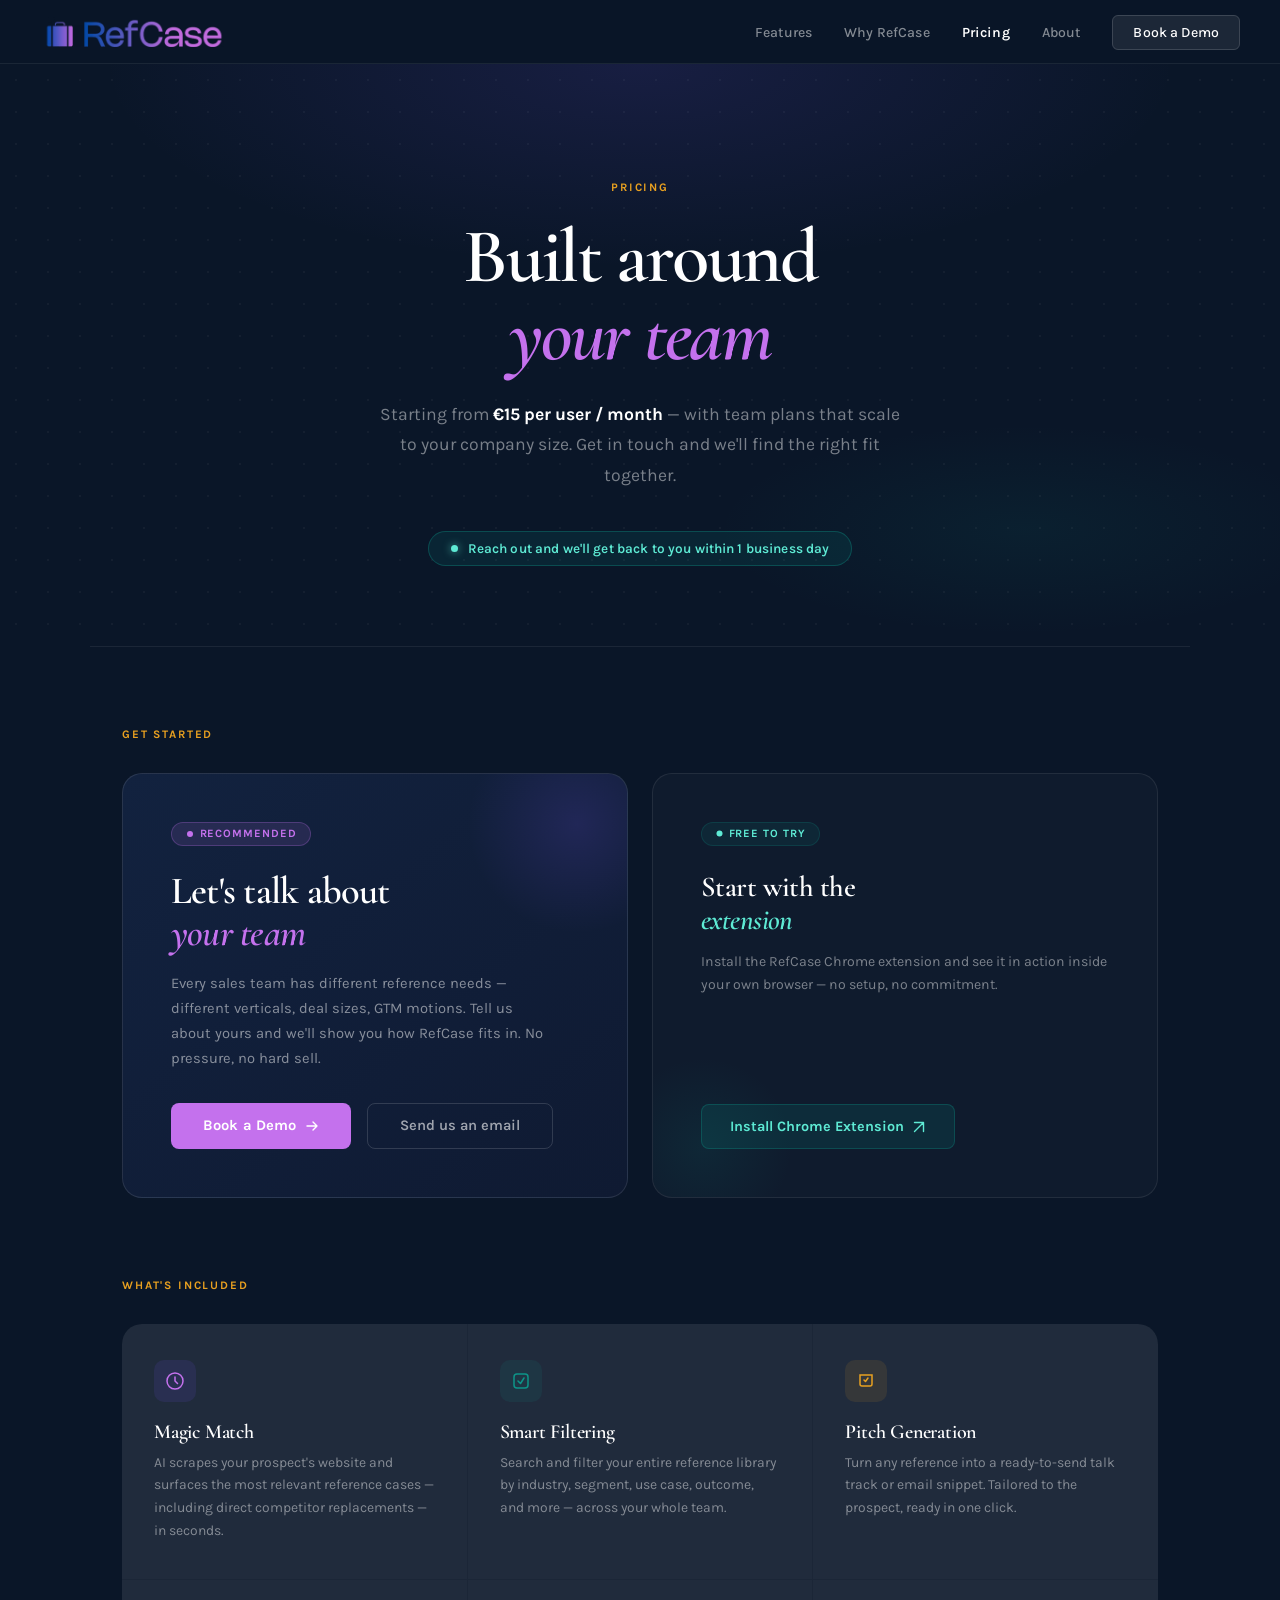
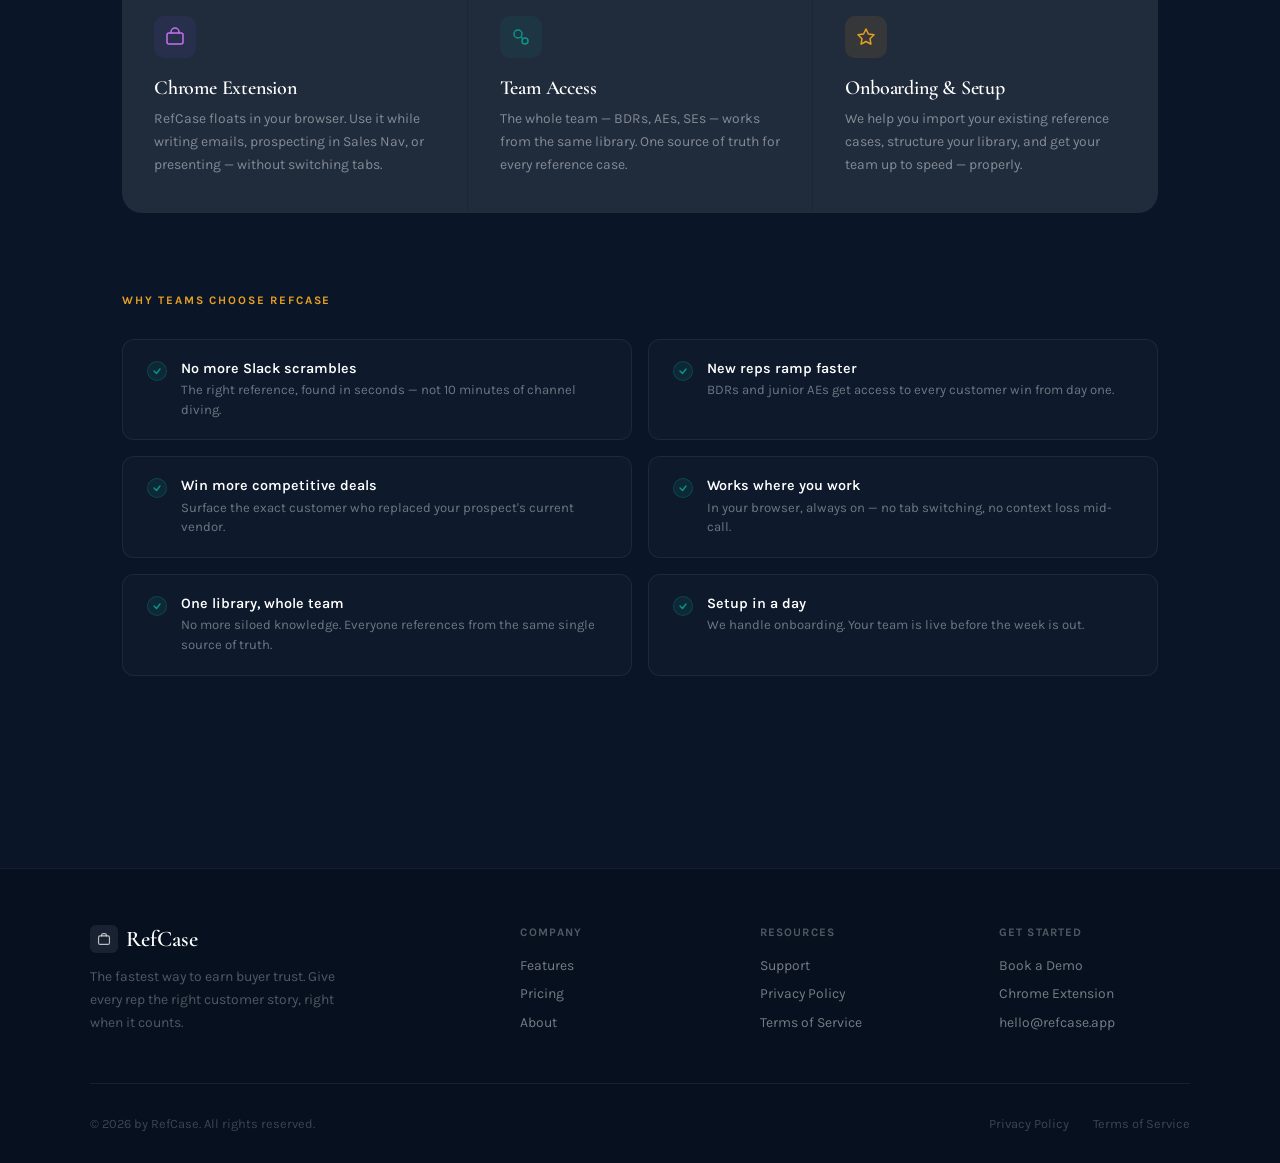
==== commit 6cdcba8d: "Update pricing.html" ====
--- a/pricing.html
+++ b/pricing.html
@@ -456,26 +456,16 @@
 <body>
 
   <!-- NAV -->
-  <nav class="rc-nav" id="nav">
-    <a href="https://refcase.io/" class="rc-logo">
-      <img src="https://refcase.io/refcase_logo.png" alt="RefCase"
-           onerror="this.style.display='none';this.nextElementSibling.style.display='flex'"/>
-      <span style="display:none;align-items:center;gap:8px;font-family:'Cormorant Garamond',serif;font-size:1.45rem;font-weight:600;color:white">
-        <span class="rc-footer-logo-icon">
-          <svg width="14" height="14" viewBox="0 0 18 18" fill="none">
-            <rect x="2" y="5" width="14" height="11" rx="2" stroke="white" stroke-width="1.5" fill="none" stroke-opacity="0.8"/>
-            <path d="M6 5V4C6 2.9 6.9 2 8 2H10C11.1 2 12 2.9 12 4V5" stroke="white" stroke-width="1.5" fill="none" stroke-linecap="round" stroke-opacity="0.8"/>
-          </svg>
-        </span>
-        RefCase
-      </span>
+  <nav class="rc-nav">
+    <a href="/" class="rc-logo">
+      <img src="refcase_logo.png" alt="RefCase Logo" class="rc-logo-img">
     </a>
     <ul class="rc-nav-links">
       <li><a href="https://refcase.io/#how-it-works">Features</a></li>
       <li><a href="https://refcase.io/#problems">Why RefCase</a></li>
       <li><a href="https://refcase.io/pricing.html" style="color:white;font-weight:600">Pricing</a></li>
       <li><a href="https://refcase.io/about.html">About</a></li>
-      <li><a href="https://www.refcase.io/contact-8" class="rc-nav-cta">Book a Demo</a></li>
+      <li><a href="https://calendar.app.google/UWn4zX6W9Z71yL9AA" class="rc-nav-cta">Book a Demo</a></li>
     </ul>
   </nav>
 
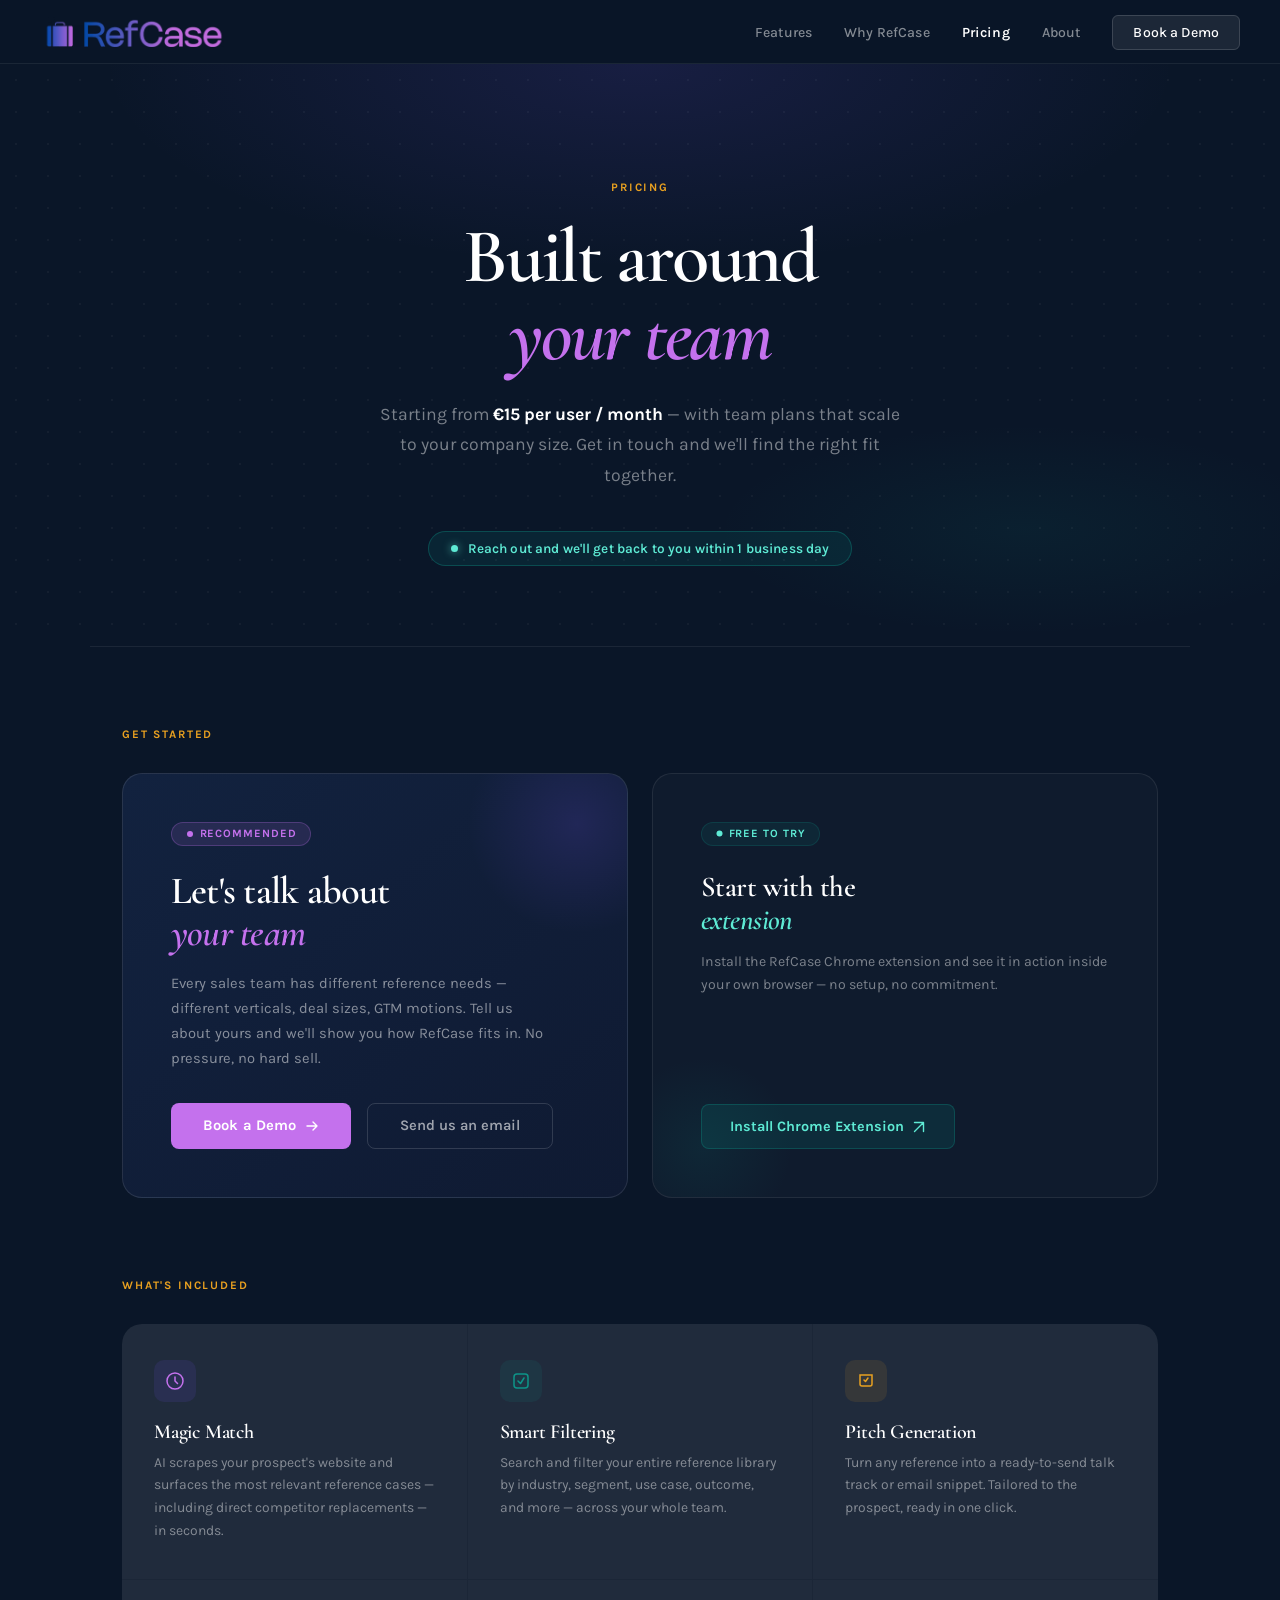
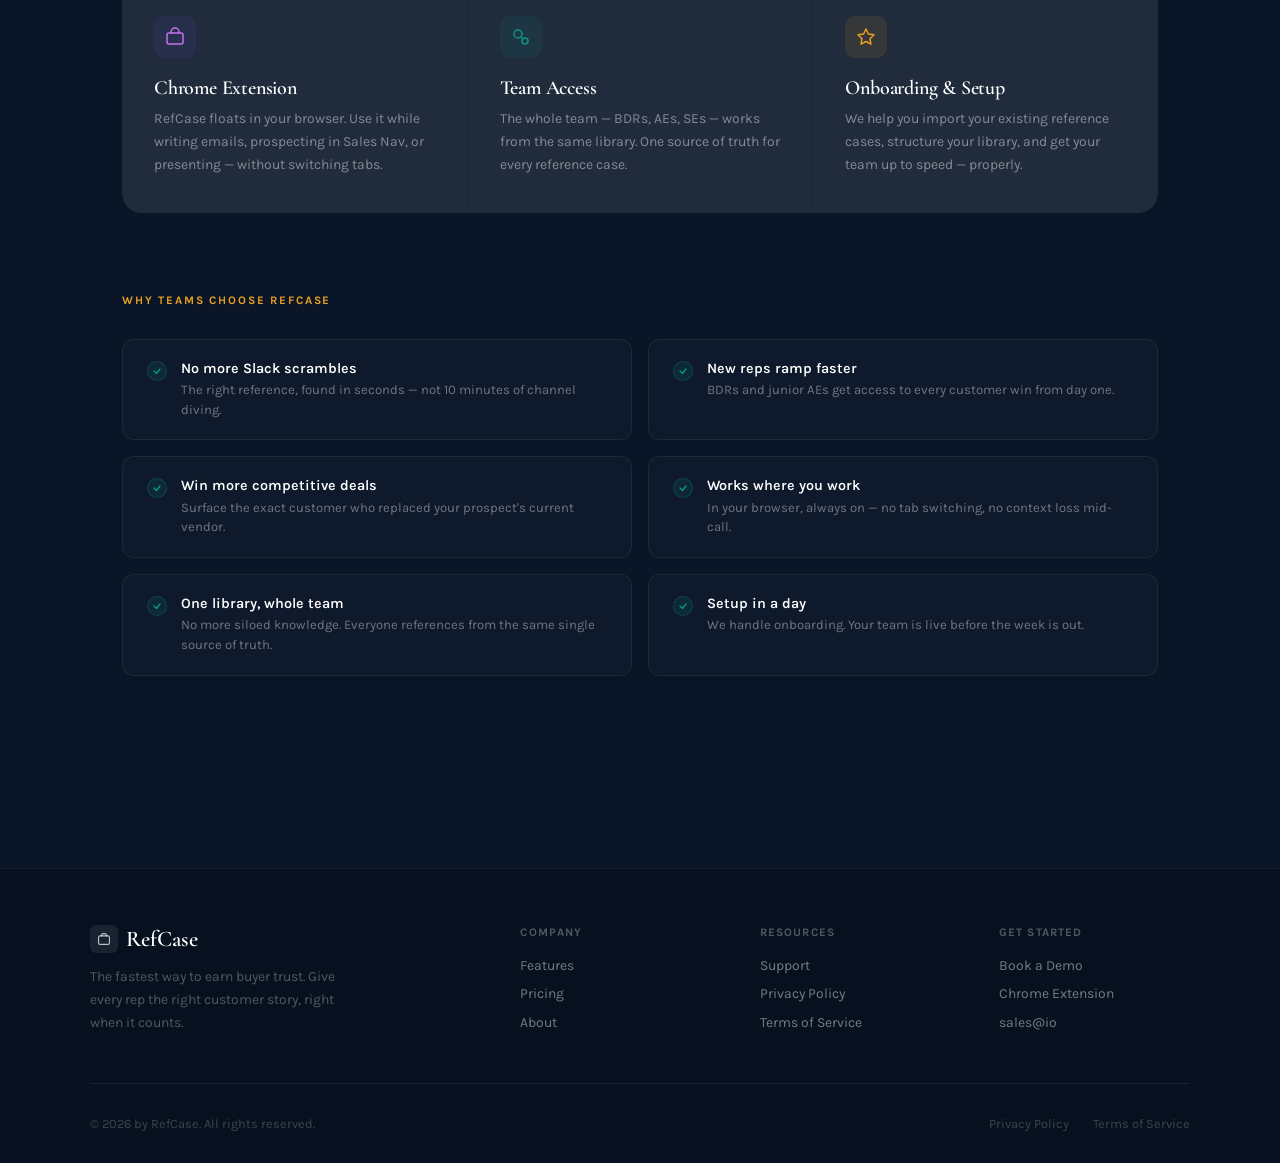
==== commit 21b2121e: "Update pricing.html" ====
--- a/pricing.html
+++ b/pricing.html
@@ -716,9 +716,9 @@
       <div class="rc-footer-col">
         <h4>Get Started</h4>
         <ul>
-          <li><a href="https://www.refcase.io/contact-8">Book a Demo</a></li>
+          <li><a href="https://calendar.app.google/UWn4zX6W9Z71yL9AA">Book a Demo</a></li>
           <li><a href="https://chromewebstore.google.com/detail/refcase/ggefjeapiijanpcfjkcicklagkjidnmf">Chrome Extension</a></li>
-          <li><a href="mailto:hello@refcase.app">hello@refcase.app</a></li>
+          <li><a href="mailto:hello@refcase.app">sales@io</a></li>
         </ul>
       </div>
     </div>
